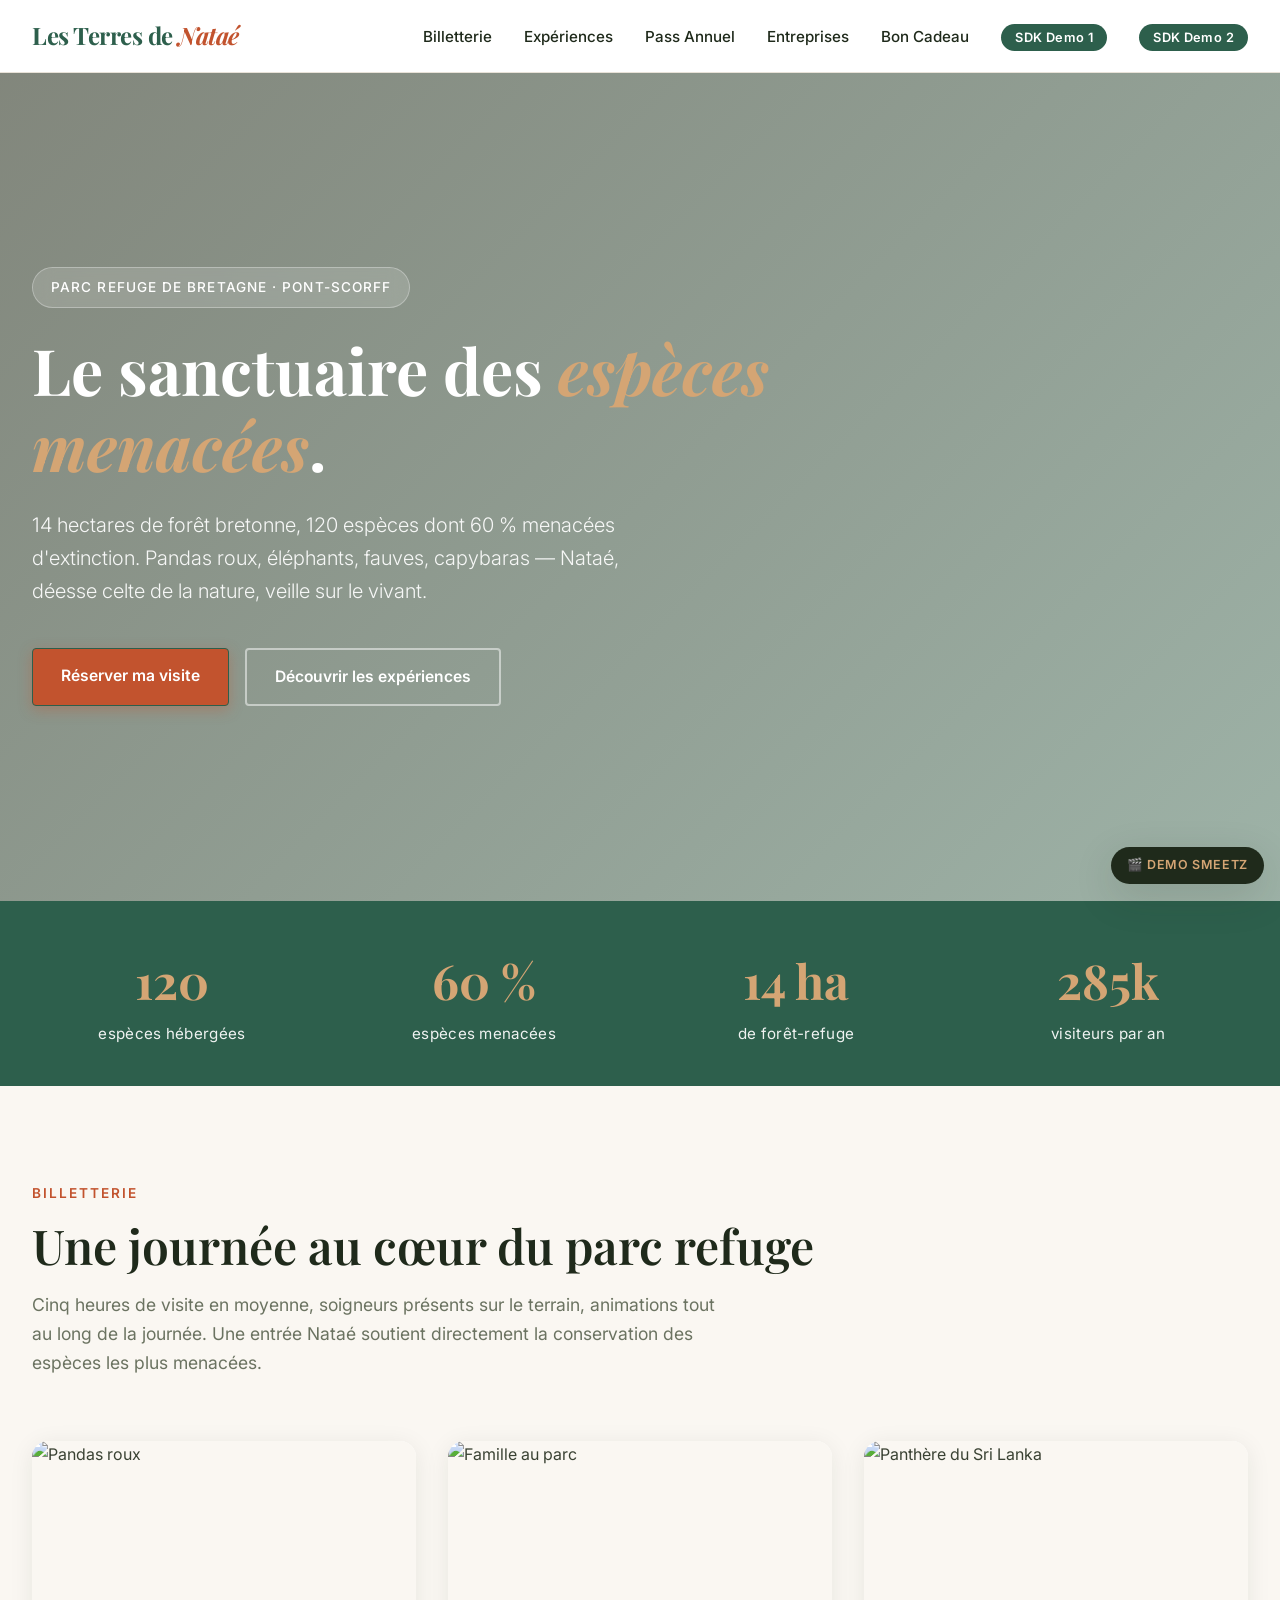
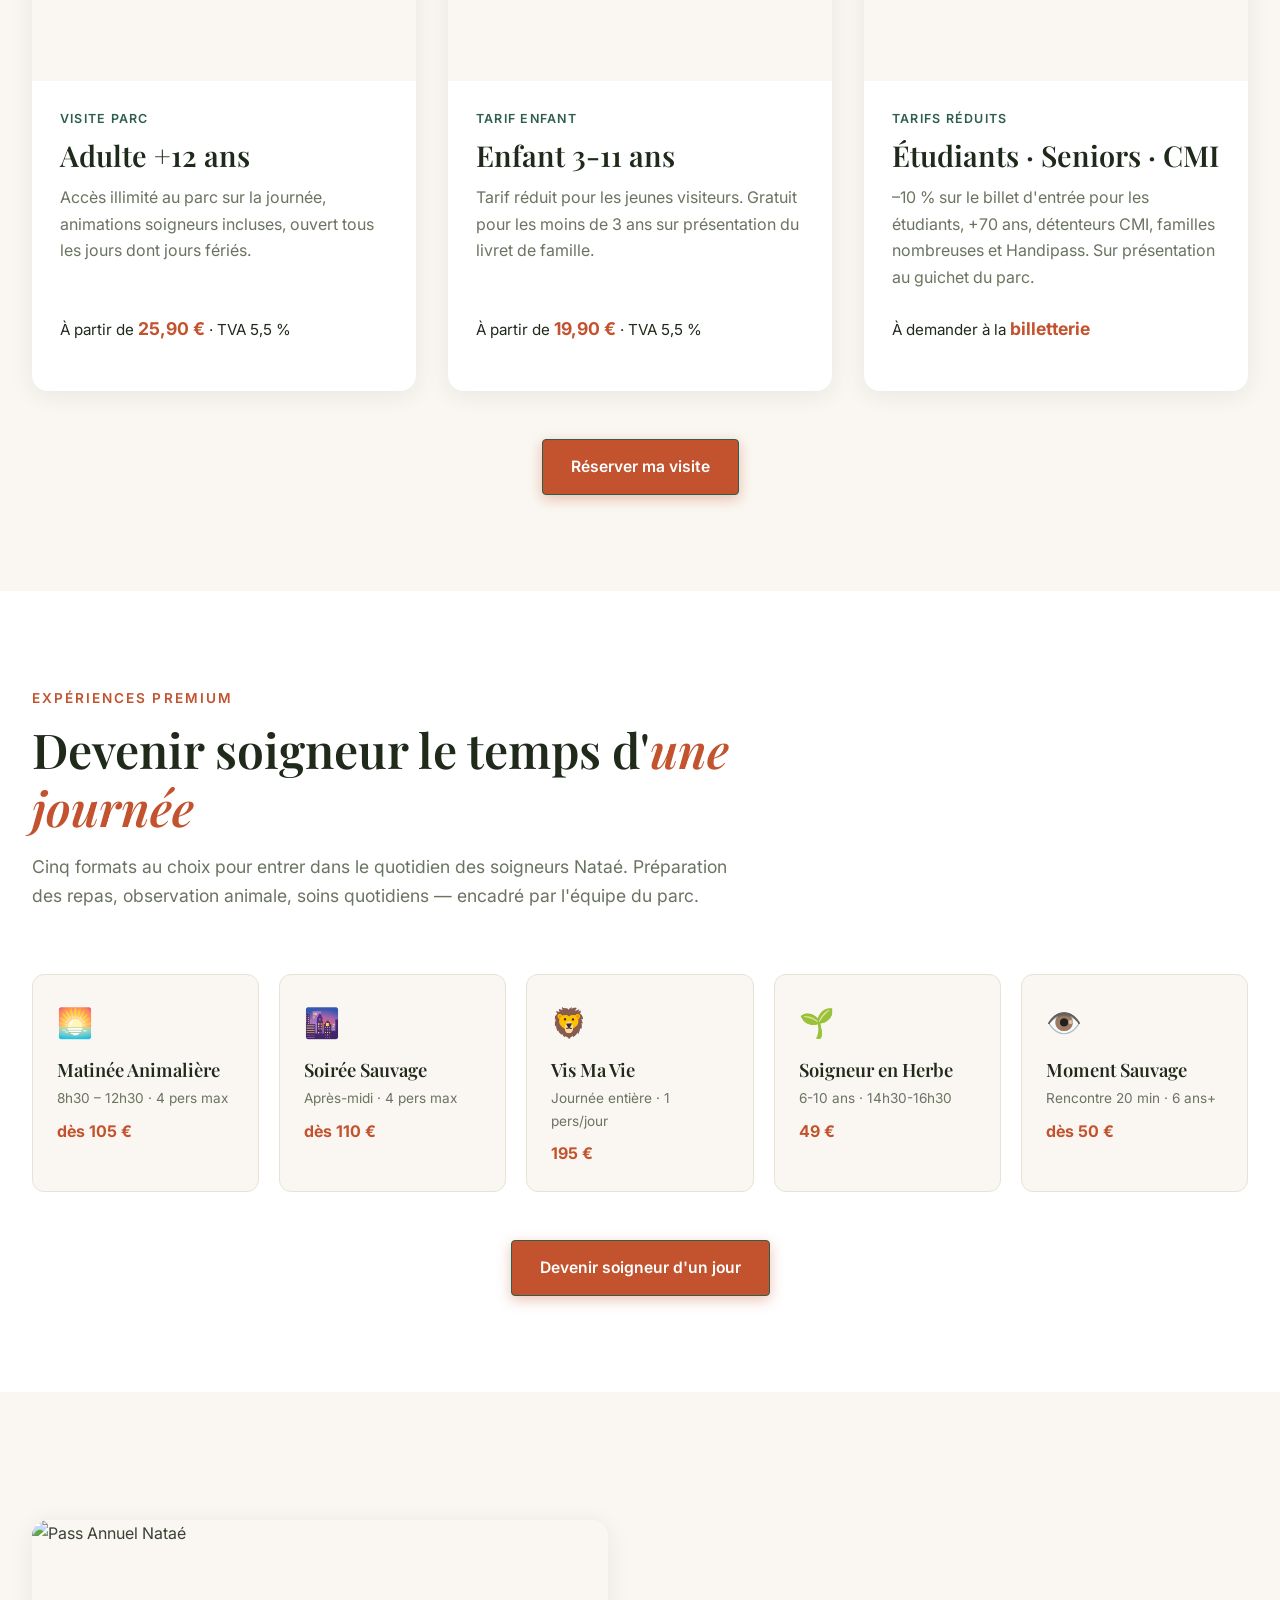
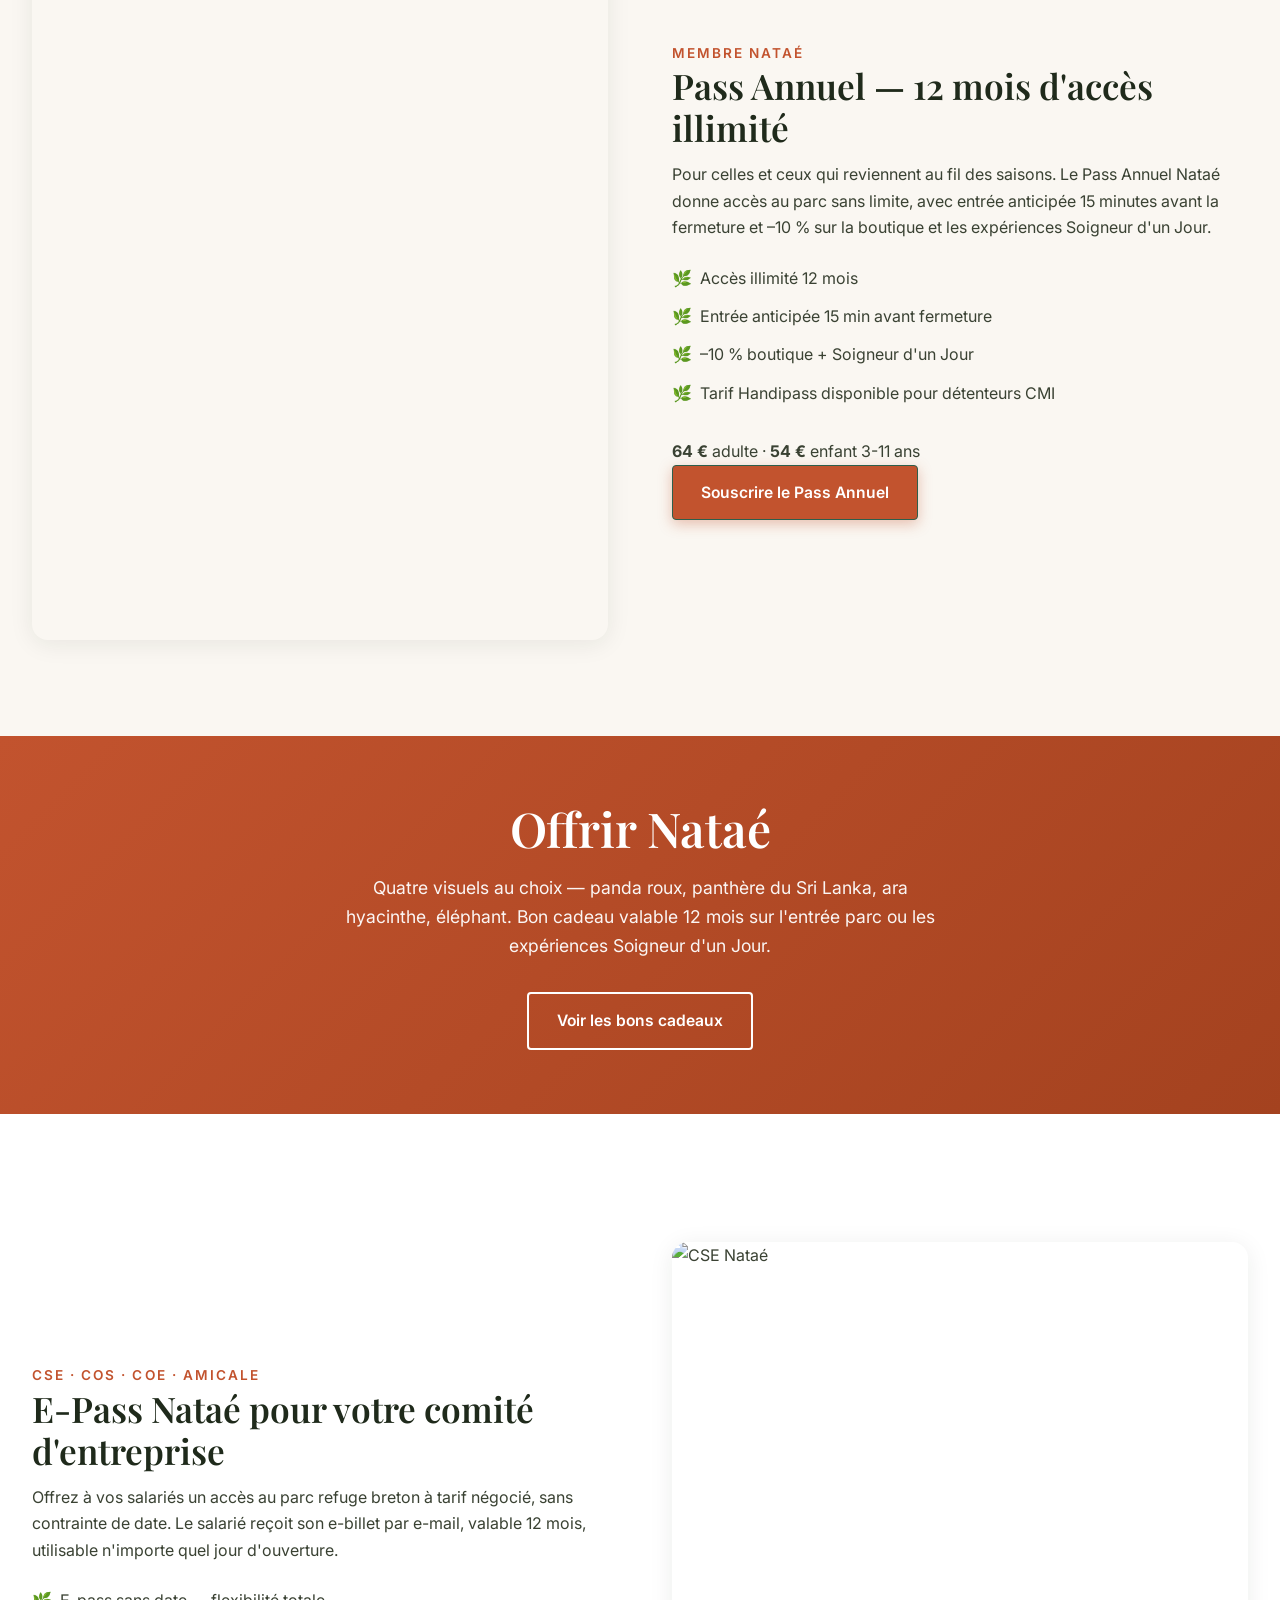
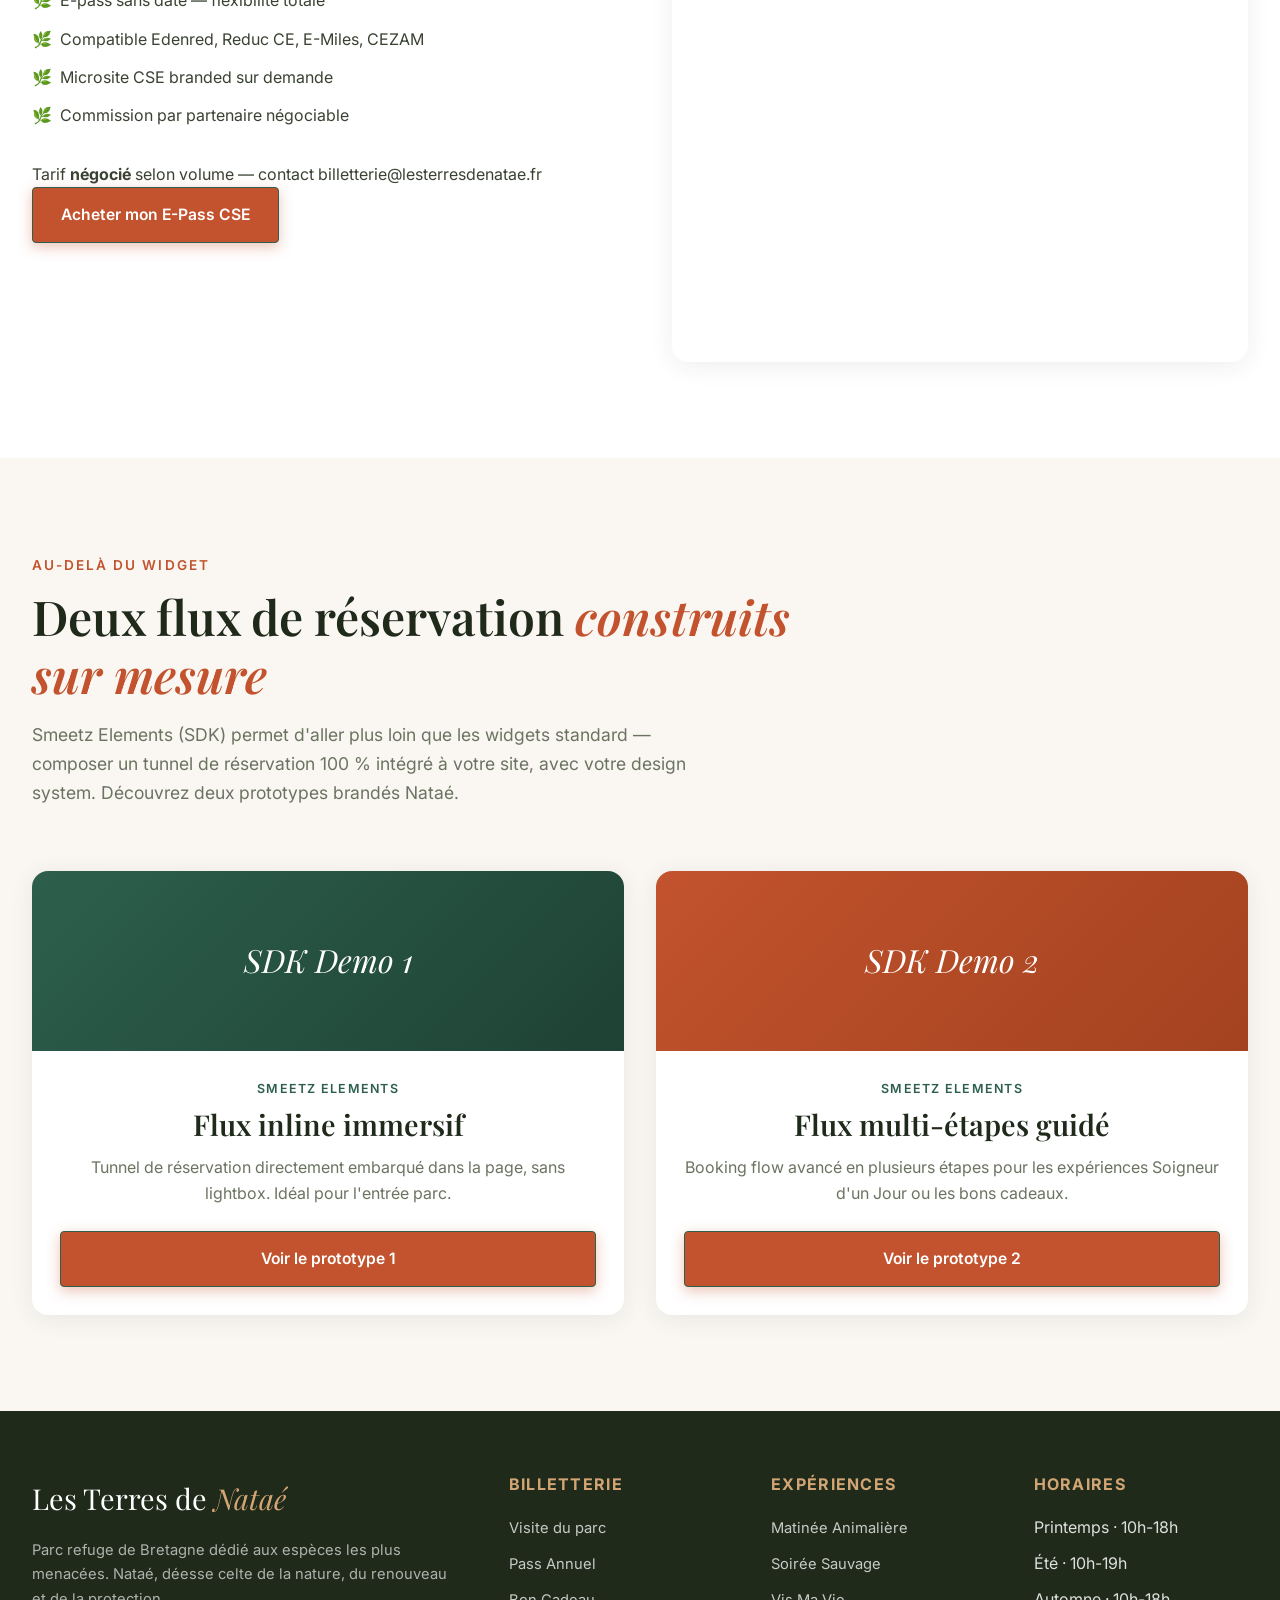
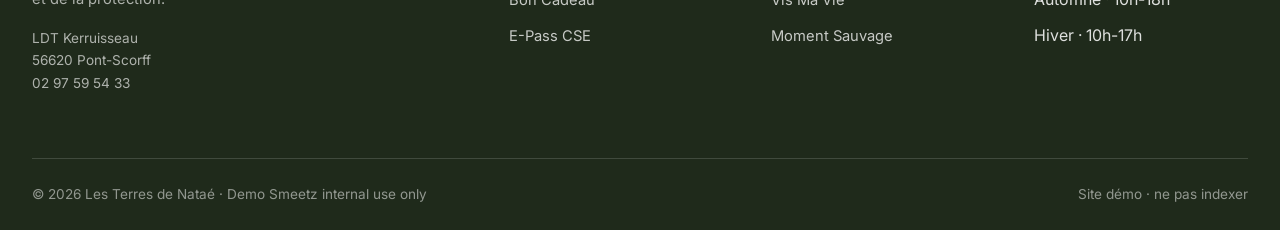
==== index.html @ 93b5a12e "Initial demo site for Les Terres de Nataé" ====
<!DOCTYPE html>
<html lang="fr">
<head>
<meta charset="UTF-8">
<meta name="viewport" content="width=device-width, initial-scale=1.0">
<meta name="robots" content="noindex, nofollow">
<meta name="description" content="Demo site — internal use only — Les Terres de Nataé">
<title>Les Terres de Nataé — Parc Refuge de Bretagne</title>
<link rel="preconnect" href="https://fonts.googleapis.com">
<link rel="preconnect" href="https://fonts.gstatic.com" crossorigin>
<link href="https://fonts.googleapis.com/css2?family=Playfair+Display:ital,wght@0,400;0,600;0,700;1,400;1,600&family=Inter:wght@300;400;500;600;700&display=swap" rel="stylesheet">
<link rel="stylesheet" href="assets/style.css">

<!-- Smeetz loader -->
<script>
!function(e, t, n, i, p, r, s) {
  e[n] || ((p = e[n] = function() {
    p.p ? p.p.apply(p, arguments) : p.q.push(arguments);
  }).q = [], p.t = 1 * new Date(), p.g = "19923", (r = t.createElement("script")).async = 1,
  r.src = "https://tracker.smeetz.com/smeetz-main-widget.js", (s = t.getElementsByTagName("script")[0]).parentNode.insertBefore(r, s));
}(window, document, "_smtz");
</script>
</head>
<body>

<!-- Navigation -->
<div class="nav-wrapper">
  <nav>
    <a href="index.html" class="logo">Les Terres de <span>Nataé</span></a>
    <ul class="nav-links">
      <li><a href="#billetterie">Billetterie</a></li>
      <li><a href="#experiences">Expériences</a></li>
      <li><a href="#pass-annuel">Pass Annuel</a></li>
      <li><a href="#cse">Entreprises</a></li>
      <li><a href="bon-cadeau.html">Bon Cadeau</a></li>
      <li><a href="prototype-1.html" class="sdk-badge">SDK Demo 1</a></li>
      <li><a href="prototype-2.html" class="sdk-badge">SDK Demo 2</a></li>
    </ul>
  </nav>
</div>

<!-- Hero -->
<section class="hero">
  <div class="hero-content">
    <span class="hero-tagline">Parc refuge de Bretagne · Pont-Scorff</span>
    <h1>Le sanctuaire des <em>espèces menacées</em>.</h1>
    <p class="lead">14 hectares de forêt bretonne, 120 espèces dont 60 % menacées d'extinction. Pandas roux, éléphants, fauves, capybaras — Nataé, déesse celte de la nature, veille sur le vivant.</p>
    <div class="hero-cta-group">
      <!-- 🎟️ SMEETZ: Entrée Parc Nataé (wid 5351) -->
      <a href="#" class="btn-primary"
         onclick="event.preventDefault(); _smtz('openwidget', 1 * new Date(), {
           productId: '76037', lightbox: true, listView: false,
           gId: '19923', wId: '5351',
           codes: 'RDAMHEPF', cats: '155224',
           linkText: 'en: ,,, fr: ,,, de: ,,, it: ',
           linkUrl: 'en: ,,, fr: ,,, de: ,,, it: ',
         });">Réserver ma visite</a>
      <a href="#experiences" class="btn-ghost">Découvrir les expériences</a>
    </div>
  </div>
</section>

<!-- Stats bar -->
<section class="stats-bar">
  <div class="stats-grid">
    <div class="stat-item">
      <span class="number">120</span>
      <span class="label">espèces hébergées</span>
    </div>
    <div class="stat-item">
      <span class="number">60 %</span>
      <span class="label">espèces menacées</span>
    </div>
    <div class="stat-item">
      <span class="number">14 ha</span>
      <span class="label">de forêt-refuge</span>
    </div>
    <div class="stat-item">
      <span class="number">285k</span>
      <span class="label">visiteurs par an</span>
    </div>
  </div>
</section>

<!-- ====== Billetterie ====== -->
<section id="billetterie" class="product-section">
  <div class="section-inner">
    <div class="section-header">
      <span class="section-eyebrow">Billetterie</span>
      <h2>Une journée au cœur du parc refuge</h2>
      <p>Cinq heures de visite en moyenne, soigneurs présents sur le terrain, animations tout au long de la journée. Une entrée Nataé soutient directement la conservation des espèces les plus menacées.</p>
    </div>

    <div class="product-grid">
      <div class="product-card">
        <img class="card-image" src="https://source.unsplash.com/600x400/?red-panda,forest" alt="Pandas roux">
        <div class="card-body">
          <span class="card-tag">Visite parc</span>
          <h3>Adulte +12 ans</h3>
          <p>Accès illimité au parc sur la journée, animations soigneurs incluses, ouvert tous les jours dont jours fériés.</p>
          <div class="price-line">À partir de <strong>25,90 €</strong> · TVA 5,5 %</div>
        </div>
      </div>

      <div class="product-card">
        <img class="card-image" src="https://source.unsplash.com/600x400/?elephant,family" alt="Famille au parc">
        <div class="card-body">
          <span class="card-tag">Tarif enfant</span>
          <h3>Enfant 3-11 ans</h3>
          <p>Tarif réduit pour les jeunes visiteurs. Gratuit pour les moins de 3 ans sur présentation du livret de famille.</p>
          <div class="price-line">À partir de <strong>19,90 €</strong> · TVA 5,5 %</div>
        </div>
      </div>

      <div class="product-card">
        <img class="card-image" src="https://source.unsplash.com/600x400/?leopard,nature" alt="Panthère du Sri Lanka">
        <div class="card-body">
          <span class="card-tag">Tarifs réduits</span>
          <h3>Étudiants · Seniors · CMI</h3>
          <p>–10 % sur le billet d'entrée pour les étudiants, +70 ans, détenteurs CMI, familles nombreuses et Handipass. Sur présentation au guichet du parc.</p>
          <div class="price-line">À demander à la <strong>billetterie</strong></div>
        </div>
      </div>
    </div>

    <div style="text-align:center; margin-top: 3rem;">
      <!-- 🎟️ SMEETZ: Entrée Parc Nataé (wid 5351) -->
      <a href="#" class="btn-primary"
         onclick="event.preventDefault(); _smtz('openwidget', 1 * new Date(), {
           productId: '76037', lightbox: true, listView: false,
           gId: '19923', wId: '5351',
           codes: 'RDAMHEPF', cats: '155224',
           linkText: 'en: ,,, fr: ,,, de: ,,, it: ',
           linkUrl: 'en: ,,, fr: ,,, de: ,,, it: ',
         });">Réserver ma visite</a>
    </div>
  </div>
</section>

<!-- ====== Soigneur d'un Jour ====== -->
<section id="experiences" class="product-section alt-bg">
  <div class="section-inner">
    <div class="section-header">
      <span class="section-eyebrow">Expériences premium</span>
      <h2>Devenir soigneur le temps d'<em style="font-family:'Playfair Display'; font-style:italic; color:var(--primary);">une journée</em></h2>
      <p>Cinq formats au choix pour entrer dans le quotidien des soigneurs Nataé. Préparation des repas, observation animale, soins quotidiens — encadré par l'équipe du parc.</p>
    </div>

    <div class="soigneur-grid">
      <div class="soigneur-format">
        <div class="icon">🌅</div>
        <h4>Matinée Animalière</h4>
        <div class="schedule">8h30 – 12h30 · 4 pers max</div>
        <div class="price">dès 105 €</div>
      </div>
      <div class="soigneur-format">
        <div class="icon">🌆</div>
        <h4>Soirée Sauvage</h4>
        <div class="schedule">Après-midi · 4 pers max</div>
        <div class="price">dès 110 €</div>
      </div>
      <div class="soigneur-format">
        <div class="icon">🦁</div>
        <h4>Vis Ma Vie</h4>
        <div class="schedule">Journée entière · 1 pers/jour</div>
        <div class="price">195 €</div>
      </div>
      <div class="soigneur-format">
        <div class="icon">🌱</div>
        <h4>Soigneur en Herbe</h4>
        <div class="schedule">6-10 ans · 14h30-16h30</div>
        <div class="price">49 €</div>
      </div>
      <div class="soigneur-format">
        <div class="icon">👁️</div>
        <h4>Moment Sauvage</h4>
        <div class="schedule">Rencontre 20 min · 6 ans+</div>
        <div class="price">dès 50 €</div>
      </div>
    </div>

    <div style="text-align:center;">
      <!-- 🎟️ SMEETZ: Soigneur d'un Jour (wid 5352) -->
      <a href="#" class="btn-primary"
         onclick="event.preventDefault(); _smtz('openwidget', 1 * new Date(), {
           productId: '76038', lightbox: true, listView: false,
           gId: '19923', wId: '5352',
           codes: '3Y2ZWG6H,VLX2Z4GA,A4PE42N9,AHGLHJK4,9F8LK2HX',
           cats: '155225,155226,155227,155228,155229',
           linkText: 'en: ,,, fr: ,,, de: ,,, it: ',
           linkUrl: 'en: ,,, fr: ,,, de: ,,, it: ',
         });">Devenir soigneur d'un jour</a>
    </div>
  </div>
</section>

<!-- ====== Pass Annuel ====== -->
<section id="pass-annuel" class="product-section">
  <div class="section-inner">
    <div class="featured-product">
      <img src="https://source.unsplash.com/800x1000/?family,zoo,nature" alt="Pass Annuel Nataé">
      <div class="featured-content">
        <span class="section-eyebrow">Membre Nataé</span>
        <h3>Pass Annuel — 12 mois d'accès illimité</h3>
        <p>Pour celles et ceux qui reviennent au fil des saisons. Le Pass Annuel Nataé donne accès au parc sans limite, avec entrée anticipée 15 minutes avant la fermeture et –10 % sur la boutique et les expériences Soigneur d'un Jour.</p>
        <ul class="bullet-list">
          <li>Accès illimité 12 mois</li>
          <li>Entrée anticipée 15 min avant fermeture</li>
          <li>–10 % boutique + Soigneur d'un Jour</li>
          <li>Tarif Handipass disponible pour détenteurs CMI</li>
        </ul>
        <div class="price-line"><strong>64 €</strong> adulte · <strong>54 €</strong> enfant 3-11 ans</div>
        <!-- 🎟️ SMEETZ: Pass Annuel Nataé (wid 5353) -->
        <a href="#" class="btn-primary"
           onclick="event.preventDefault(); _smtz('openwidget', 1 * new Date(), {
             productId: '76039', lightbox: true, listView: false,
             gId: '19923', wId: '5353',
             codes: 'YA49JAEK', cats: '155261',
             linkText: 'en: ,,, fr: ,,, de: ,,, it: ',
             linkUrl: 'en: ,,, fr: ,,, de: ,,, it: ',
           });">Souscrire le Pass Annuel</a>
      </div>
    </div>
  </div>
</section>

<!-- ====== Bon Cadeau teaser ====== -->
<section class="cta-band">
  <h2>Offrir Nataé</h2>
  <p>Quatre visuels au choix — panda roux, panthère du Sri Lanka, ara hyacinthe, éléphant. Bon cadeau valable 12 mois sur l'entrée parc ou les expériences Soigneur d'un Jour.</p>
  <a href="bon-cadeau.html" class="btn-ghost" style="border-color:white;color:white;">Voir les bons cadeaux</a>
</section>

<!-- ====== CSE / Entreprises ====== -->
<section id="cse" class="product-section alt-bg">
  <div class="section-inner">
    <div class="featured-product reverse">
      <img src="https://source.unsplash.com/800x1000/?team,corporate,nature" alt="CSE Nataé">
      <div class="featured-content">
        <span class="section-eyebrow">CSE · COS · COE · Amicale</span>
        <h3>E-Pass Nataé pour votre comité d'entreprise</h3>
        <p>Offrez à vos salariés un accès au parc refuge breton à tarif négocié, sans contrainte de date. Le salarié reçoit son e-billet par e-mail, valable 12 mois, utilisable n'importe quel jour d'ouverture.</p>
        <ul class="bullet-list">
          <li>E-pass sans date — flexibilité totale</li>
          <li>Compatible Edenred, Reduc CE, E-Miles, CEZAM</li>
          <li>Microsite CSE branded sur demande</li>
          <li>Commission par partenaire négociable</li>
        </ul>
        <div class="price-line">Tarif <strong>négocié</strong> selon volume — contact billetterie@lesterresdenatae.fr</div>
        <!-- 🎟️ SMEETZ: CSE Nataé (wid 5354) -->
        <a href="#" class="btn-primary"
           onclick="event.preventDefault(); _smtz('openwidget', 1 * new Date(), {
             productId: '76040', lightbox: true, listView: false,
             gId: '19923', wId: '5354',
             codes: 'FSJ4AHY6,2HJ75AAE', cats: '155262,155263',
             linkText: 'en: ,,, fr: ,,, de: ,,, it: ',
             linkUrl: 'en: ,,, fr: ,,, de: ,,, it: ',
           });">Acheter mon E-Pass CSE</a>
      </div>
    </div>
  </div>
</section>

<!-- ====== SDK Prototypes teaser ====== -->
<section class="product-section">
  <div class="section-inner">
    <div class="section-header">
      <span class="section-eyebrow">Au-delà du widget</span>
      <h2>Deux flux de réservation <em style="font-family:'Playfair Display'; font-style:italic; color:var(--primary);">construits sur mesure</em></h2>
      <p>Smeetz Elements (SDK) permet d'aller plus loin que les widgets standard — composer un tunnel de réservation 100 % intégré à votre site, avec votre design system. Découvrez deux prototypes brandés Nataé.</p>
    </div>

    <div class="product-grid">
      <div class="product-card" style="text-align:center;">
        <div style="height:180px; background: linear-gradient(135deg, var(--secondary), var(--secondary-dark)); display:flex; align-items:center; justify-content:center; color:white; font-family:'Playfair Display'; font-size:2rem; font-style:italic;">SDK Demo 1</div>
        <div class="card-body">
          <span class="card-tag">Smeetz Elements</span>
          <h3>Flux inline immersif</h3>
          <p>Tunnel de réservation directement embarqué dans la page, sans lightbox. Idéal pour l'entrée parc.</p>
          <a href="prototype-1.html" class="btn-primary btn-block">Voir le prototype 1</a>
        </div>
      </div>
      <div class="product-card" style="text-align:center;">
        <div style="height:180px; background: linear-gradient(135deg, var(--primary), var(--primary-dark)); display:flex; align-items:center; justify-content:center; color:white; font-family:'Playfair Display'; font-size:2rem; font-style:italic;">SDK Demo 2</div>
        <div class="card-body">
          <span class="card-tag">Smeetz Elements</span>
          <h3>Flux multi-étapes guidé</h3>
          <p>Booking flow avancé en plusieurs étapes pour les expériences Soigneur d'un Jour ou les bons cadeaux.</p>
          <a href="prototype-2.html" class="btn-primary btn-block">Voir le prototype 2</a>
        </div>
      </div>
    </div>
  </div>
</section>

<!-- ====== Footer ====== -->
<footer>
  <div class="footer-grid">
    <div class="footer-col">
      <div class="footer-brand">Les Terres de <em>Nataé</em></div>
      <p style="opacity:0.75; font-size:0.92rem;">Parc refuge de Bretagne dédié aux espèces les plus menacées. Nataé, déesse celte de la nature, du renouveau et de la protection.</p>
      <p style="opacity:0.75; font-size:0.85rem; margin-top:1rem;">LDT Kerruisseau<br>56620 Pont-Scorff<br>02 97 59 54 33</p>
    </div>
    <div class="footer-col">
      <h4>Billetterie</h4>
      <ul>
        <li><a href="#billetterie">Visite du parc</a></li>
        <li><a href="#pass-annuel">Pass Annuel</a></li>
        <li><a href="bon-cadeau.html">Bon Cadeau</a></li>
        <li><a href="#cse">E-Pass CSE</a></li>
      </ul>
    </div>
    <div class="footer-col">
      <h4>Expériences</h4>
      <ul>
        <li><a href="#experiences">Matinée Animalière</a></li>
        <li><a href="#experiences">Soirée Sauvage</a></li>
        <li><a href="#experiences">Vis Ma Vie</a></li>
        <li><a href="#experiences">Moment Sauvage</a></li>
      </ul>
    </div>
    <div class="footer-col">
      <h4>Horaires</h4>
      <ul>
        <li>Printemps · 10h-18h</li>
        <li>Été · 10h-19h</li>
        <li>Automne · 10h-18h</li>
        <li>Hiver · 10h-17h</li>
      </ul>
    </div>
  </div>
  <div class="footer-bottom">
    <span>© 2026 Les Terres de Nataé · Demo Smeetz internal use only</span>
    <span>Site démo · ne pas indexer</span>
  </div>
</footer>

<div class="demo-banner">🎬 DEMO SMEETZ</div>

</body>
</html>
---- assets/style.css ----
/* ===================================
   Les Terres de Nataé — Demo Site
   Parc Refuge de Bretagne
   Brand colors: terracotta + vert forêt
   =================================== */

:root {
  --primary: #C2532E;          /* Terracotta cuivré */
  --primary-dark: #A4421F;
  --secondary: #2D5F4C;        /* Vert forêt */
  --secondary-dark: #1E4234;
  --accent: #D4A574;           /* Cuivre doux */
  --bg-cream: #FAF7F2;         /* Crème chaude */
  --bg-white: #FFFFFF;
  --text-dark: #1F2A1B;        /* Vert très foncé */
  --text-body: #3A4233;
  --text-muted: #6B7361;
  --border-light: #E8E2D8;
  --shadow-soft: 0 4px 24px rgba(31, 42, 27, 0.08);
  --shadow-hover: 0 12px 40px rgba(31, 42, 27, 0.15);
  --radius-card: 16px;
  --radius-btn: 4px;
}

* {
  margin: 0;
  padding: 0;
  box-sizing: border-box;
}

html { scroll-behavior: smooth; }

body {
  font-family: 'Inter', -apple-system, BlinkMacSystemFont, sans-serif;
  font-weight: 400;
  line-height: 1.65;
  color: var(--text-body);
  background: var(--bg-cream);
  overflow-x: hidden;
}

h1, h2, h3, h4 {
  font-family: 'Playfair Display', Georgia, serif;
  font-weight: 600;
  color: var(--text-dark);
  line-height: 1.2;
}

h1 { font-size: clamp(2.5rem, 5vw, 4.5rem); }
h2 { font-size: clamp(2rem, 4vw, 3rem); margin-bottom: 1rem; }
h3 { font-size: clamp(1.4rem, 2.5vw, 1.8rem); margin-bottom: 0.75rem; }

p { margin-bottom: 1rem; }

a { color: var(--primary); text-decoration: none; transition: color 0.2s; }
a:hover { color: var(--primary-dark); }

img { max-width: 100%; height: auto; display: block; }

/* ============== Navigation ============== */
.nav-wrapper {
  position: sticky;
  top: 0;
  z-index: 100;
  background: rgba(255, 255, 255, 0.97);
  backdrop-filter: blur(12px);
  border-bottom: 1px solid var(--border-light);
}

nav {
  max-width: 1280px;
  margin: 0 auto;
  display: flex;
  align-items: center;
  justify-content: space-between;
  padding: 1rem 2rem;
}

.logo {
  font-family: 'Playfair Display', serif;
  font-size: 1.5rem;
  font-weight: 700;
  color: var(--secondary);
  letter-spacing: -0.02em;
}

.logo span {
  color: var(--primary);
  font-style: italic;
}

.nav-links {
  display: flex;
  list-style: none;
  gap: 2rem;
  align-items: center;
}

.nav-links a {
  color: var(--text-dark);
  font-weight: 500;
  font-size: 0.95rem;
  transition: color 0.2s;
}

.nav-links a:hover { color: var(--primary); }

.nav-links .sdk-badge {
  background: var(--secondary);
  color: white;
  padding: 6px 14px;
  border-radius: 20px;
  font-size: 0.8rem;
  font-weight: 600;
  letter-spacing: 0.03em;
}

.nav-links .sdk-badge:hover { background: var(--secondary-dark); color: white; }

/* ============== Hero ============== */
.hero {
  position: relative;
  min-height: 92vh;
  display: flex;
  align-items: center;
  background-image:
    linear-gradient(135deg, rgba(31, 42, 27, 0.55), rgba(45, 95, 76, 0.45)),
    url('https://source.unsplash.com/1920x1080/?forest,green,nature');
  background-size: cover;
  background-position: center;
  color: white;
  padding: 0 2rem;
}

.hero-content {
  max-width: 1280px;
  margin: 0 auto;
  width: 100%;
}

.hero-tagline {
  display: inline-block;
  background: rgba(255, 255, 255, 0.15);
  backdrop-filter: blur(10px);
  border: 1px solid rgba(255, 255, 255, 0.3);
  padding: 8px 18px;
  border-radius: 30px;
  font-size: 0.85rem;
  font-weight: 500;
  letter-spacing: 0.08em;
  text-transform: uppercase;
  margin-bottom: 1.5rem;
}

.hero h1 {
  color: white;
  margin-bottom: 1.5rem;
  max-width: 900px;
  font-weight: 700;
}

.hero h1 em {
  color: var(--accent);
  font-style: italic;
}

.hero p.lead {
  font-size: 1.25rem;
  font-weight: 300;
  max-width: 600px;
  margin-bottom: 2.5rem;
  color: rgba(255, 255, 255, 0.92);
}

.hero-cta-group {
  display: flex;
  gap: 1rem;
  flex-wrap: wrap;
}

/* ============== Stats bar ============== */
.stats-bar {
  background: var(--secondary);
  color: white;
  padding: 2.5rem 2rem;
}

.stats-grid {
  max-width: 1280px;
  margin: 0 auto;
  display: grid;
  grid-template-columns: repeat(auto-fit, minmax(180px, 1fr));
  gap: 2rem;
  text-align: center;
}

.stat-item .number {
  font-family: 'Playfair Display', serif;
  font-size: clamp(2rem, 4vw, 3rem);
  font-weight: 700;
  color: var(--accent);
  display: block;
}

.stat-item .label {
  font-size: 0.95rem;
  font-weight: 400;
  opacity: 0.92;
  letter-spacing: 0.02em;
}

/* ============== Sections ============== */
section.product-section {
  padding: 6rem 2rem;
  position: relative;
}

section.product-section.alt-bg {
  background: var(--bg-white);
}

.section-inner {
  max-width: 1280px;
  margin: 0 auto;
}

.section-header {
  display: flex;
  flex-direction: column;
  align-items: flex-start;
  margin-bottom: 3rem;
}

.section-eyebrow {
  font-size: 0.85rem;
  font-weight: 600;
  letter-spacing: 0.15em;
  text-transform: uppercase;
  color: var(--primary);
  margin-bottom: 0.75rem;
}

.section-header h2 {
  margin-bottom: 1rem;
  max-width: 800px;
}

.section-header p {
  font-size: 1.1rem;
  color: var(--text-muted);
  max-width: 700px;
}

/* ============== Product cards ============== */
.product-grid {
  display: grid;
  grid-template-columns: repeat(auto-fit, minmax(320px, 1fr));
  gap: 2rem;
  align-items: stretch;
}

.product-card {
  background: white;
  border-radius: var(--radius-card);
  overflow: hidden;
  box-shadow: var(--shadow-soft);
  transition: transform 0.3s ease, box-shadow 0.3s ease;
  display: flex;
  flex-direction: column;
}

.product-card:hover {
  transform: translateY(-6px);
  box-shadow: var(--shadow-hover);
}

.product-card .card-image {
  width: 100%;
  aspect-ratio: 16 / 10;
  object-fit: cover;
  background: var(--bg-cream);
}

.product-card .card-body {
  padding: 1.75rem;
  display: flex;
  flex-direction: column;
  flex: 1;
}

.product-card .card-tag {
  font-size: 0.78rem;
  font-weight: 600;
  letter-spacing: 0.1em;
  text-transform: uppercase;
  color: var(--secondary);
  margin-bottom: 0.5rem;
}

.product-card h3 {
  margin-bottom: 0.75rem;
}

.product-card p {
  color: var(--text-muted);
  flex: 1;
  margin-bottom: 1.5rem;
}

.product-card .price-line {
  font-size: 0.95rem;
  color: var(--text-dark);
  margin-bottom: 1.25rem;
}

.product-card .price-line strong {
  color: var(--primary);
  font-weight: 700;
  font-size: 1.1rem;
}

/* ============== Featured / standalone product blocks ============== */
.featured-product {
  display: grid;
  grid-template-columns: 1fr 1fr;
  gap: 4rem;
  align-items: center;
  margin-top: 2rem;
}

.featured-product.reverse {
  direction: rtl;
}

.featured-product.reverse > * {
  direction: ltr;
}

.featured-product img {
  border-radius: var(--radius-card);
  width: 100%;
  aspect-ratio: 4 / 5;
  object-fit: cover;
  box-shadow: var(--shadow-soft);
}

.featured-content h3 {
  font-size: clamp(1.6rem, 3vw, 2.2rem);
}

.featured-content .bullet-list {
  list-style: none;
  margin: 1.5rem 0 2rem;
}

.featured-content .bullet-list li {
  padding-left: 1.75rem;
  position: relative;
  margin-bottom: 0.75rem;
  color: var(--text-body);
}

.featured-content .bullet-list li::before {
  content: '🌿';
  position: absolute;
  left: 0;
  top: 0;
}

@media (max-width: 900px) {
  .featured-product { grid-template-columns: 1fr; gap: 2rem; }
  .featured-product.reverse { direction: ltr; }
}

/* ============== Soigneur formats (5 formats grid) ============== */
.soigneur-grid {
  display: grid;
  grid-template-columns: repeat(auto-fit, minmax(220px, 1fr));
  gap: 1.25rem;
  margin-bottom: 3rem;
}

.soigneur-format {
  padding: 1.5rem;
  background: var(--bg-cream);
  border-radius: 12px;
  border: 1px solid var(--border-light);
  transition: all 0.2s;
}

.soigneur-format:hover {
  border-color: var(--primary);
  background: white;
  transform: translateY(-2px);
}

.soigneur-format .icon {
  font-size: 1.8rem;
  margin-bottom: 0.75rem;
}

.soigneur-format h4 {
  font-family: 'Playfair Display', serif;
  font-size: 1.15rem;
  color: var(--text-dark);
  margin-bottom: 0.4rem;
}

.soigneur-format .schedule {
  font-size: 0.85rem;
  color: var(--text-muted);
  margin-bottom: 0.5rem;
}

.soigneur-format .price {
  color: var(--primary);
  font-weight: 700;
  font-size: 1rem;
}

/* ============== Bon Cadeau visual cards (4 designs) ============== */
.giftcard-grid {
  display: grid;
  grid-template-columns: repeat(auto-fit, minmax(260px, 1fr));
  gap: 1.75rem;
  margin: 3rem 0;
}

.giftcard {
  position: relative;
  border-radius: var(--radius-card);
  overflow: hidden;
  aspect-ratio: 3 / 2;
  box-shadow: var(--shadow-soft);
  transition: transform 0.3s ease, box-shadow 0.3s ease;
  cursor: pointer;
}

.giftcard:hover {
  transform: translateY(-4px) scale(1.02);
  box-shadow: var(--shadow-hover);
}

.giftcard img {
  width: 100%;
  height: 100%;
  object-fit: cover;
  transition: transform 0.4s ease;
}

.giftcard:hover img { transform: scale(1.05); }

/* Red diagonal "Bon Cadeau" ribbon overlay */
.giftcard::before {
  content: '';
  position: absolute;
  top: 25px;
  left: -55px;
  width: 220px;
  height: 50px;
  background: linear-gradient(135deg, #B91C1C, #DC2626);
  transform: rotate(-22deg);
  z-index: 2;
  box-shadow: 0 4px 12px rgba(0, 0, 0, 0.25);
}

.giftcard::after {
  content: 'Bon Cadeau';
  position: absolute;
  top: 32px;
  left: -25px;
  width: 220px;
  text-align: center;
  font-family: 'Playfair Display', serif;
  font-style: italic;
  font-weight: 600;
  font-size: 1.5rem;
  color: white;
  transform: rotate(-22deg);
  z-index: 3;
  text-shadow: 0 1px 3px rgba(0, 0, 0, 0.3);
  pointer-events: none;
}

.giftcard .gc-caption {
  position: absolute;
  bottom: 0;
  left: 0;
  right: 0;
  padding: 1rem 1.25rem;
  background: linear-gradient(transparent, rgba(31, 42, 27, 0.9));
  color: white;
  z-index: 4;
}

.giftcard .gc-species {
  font-family: 'Playfair Display', serif;
  font-size: 1.1rem;
  font-weight: 600;
  margin-bottom: 0.2rem;
}

.giftcard .gc-meta {
  font-size: 0.8rem;
  opacity: 0.85;
}

/* ============== Buttons ============== */
.btn-primary,
.btn-secondary,
.btn-ghost {
  display: inline-block;
  padding: 14px 28px;
  border-radius: var(--radius-btn);
  font-family: 'Inter', sans-serif;
  font-weight: 600;
  font-size: 0.98rem;
  text-decoration: none;
  cursor: pointer;
  transition: transform 0.15s ease, box-shadow 0.15s ease, background 0.15s;
  border: none;
  white-space: nowrap;
}

.btn-primary {
  background: var(--primary);
  color: white !important;
  border: 1px solid var(--secondary);
  box-shadow: 0 4px 14px rgba(194, 83, 46, 0.35);
}

.btn-primary:hover {
  background: var(--primary-dark);
  color: white !important;
  transform: translateY(-2px);
  box-shadow: 0 8px 20px rgba(194, 83, 46, 0.45);
}

.btn-secondary {
  background: var(--secondary);
  color: white !important;
}

.btn-secondary:hover {
  background: var(--secondary-dark);
  color: white !important;
  transform: translateY(-2px);
}

.btn-ghost {
  background: transparent;
  color: white !important;
  border: 2px solid rgba(255, 255, 255, 0.5);
}

.btn-ghost:hover {
  background: rgba(255, 255, 255, 0.15);
  border-color: white;
  color: white !important;
}

.btn-block {
  display: block;
  text-align: center;
  width: 100%;
}

/* ============== SDK prototype hero ============== */
.sdk-hero {
  background: linear-gradient(135deg, var(--secondary), var(--secondary-dark));
  color: white;
  padding: 5rem 2rem;
  text-align: center;
}

.sdk-hero .badge-row {
  display: inline-flex;
  gap: 0.5rem;
  margin-bottom: 1.5rem;
  align-items: center;
}

.sdk-hero .badge {
  background: var(--accent);
  color: var(--text-dark);
  padding: 5px 14px;
  border-radius: 20px;
  font-size: 0.8rem;
  font-weight: 700;
  letter-spacing: 0.05em;
  text-transform: uppercase;
}

.sdk-hero h1 {
  color: white;
  margin-bottom: 1rem;
  max-width: 900px;
  margin-inline: auto;
}

.sdk-hero p {
  font-size: 1.15rem;
  max-width: 700px;
  margin: 0 auto;
  opacity: 0.92;
}

.sdk-prototype-placeholder {
  max-width: 1100px;
  margin: -3rem auto 4rem;
  background: white;
  border-radius: var(--radius-card);
  box-shadow: var(--shadow-hover);
  padding: 4rem 3rem;
  text-align: center;
  border: 2px dashed var(--accent);
  position: relative;
}

.sdk-prototype-placeholder .icon-big {
  font-size: 4rem;
  margin-bottom: 1rem;
}

.sdk-prototype-placeholder h3 {
  margin-bottom: 1rem;
  color: var(--secondary);
}

.sdk-prototype-placeholder p {
  color: var(--text-muted);
  max-width: 600px;
  margin: 0 auto 2rem;
}

.sdk-prototype-placeholder code {
  display: block;
  background: var(--bg-cream);
  padding: 1rem;
  border-radius: 8px;
  font-family: 'Courier New', monospace;
  font-size: 0.85rem;
  color: var(--text-dark);
  text-align: left;
  margin-top: 1.5rem;
}

/* ============== CTA banners ============== */
.cta-band {
  background: linear-gradient(135deg, var(--primary), var(--primary-dark));
  color: white;
  padding: 4rem 2rem;
  text-align: center;
}

.cta-band h2 { color: white; max-width: 800px; margin: 0 auto 1rem; }

.cta-band p { max-width: 600px; margin: 0 auto 2rem; opacity: 0.95; font-size: 1.1rem; }

/* ============== Footer ============== */
footer {
  background: var(--text-dark);
  color: rgba(255, 255, 255, 0.85);
  padding: 4rem 2rem 1.5rem;
}

.footer-grid {
  max-width: 1280px;
  margin: 0 auto;
  display: grid;
  grid-template-columns: 2fr 1fr 1fr 1fr;
  gap: 3rem;
  padding-bottom: 3rem;
  border-bottom: 1px solid rgba(255, 255, 255, 0.15);
}

@media (max-width: 768px) {
  .footer-grid { grid-template-columns: 1fr 1fr; }
}

.footer-col h4 {
  color: var(--accent);
  font-size: 1rem;
  margin-bottom: 1.25rem;
  text-transform: uppercase;
  letter-spacing: 0.08em;
  font-family: 'Inter', sans-serif;
  font-weight: 700;
}

.footer-col ul {
  list-style: none;
}

.footer-col ul li {
  margin-bottom: 0.6rem;
}

.footer-col a {
  color: rgba(255, 255, 255, 0.75);
  font-size: 0.92rem;
}

.footer-col a:hover { color: white; }

.footer-brand {
  font-family: 'Playfair Display', serif;
  font-size: 1.8rem;
  color: white;
  margin-bottom: 1rem;
}

.footer-brand em { color: var(--accent); font-style: italic; }

.footer-bottom {
  max-width: 1280px;
  margin: 1.5rem auto 0;
  display: flex;
  justify-content: space-between;
  font-size: 0.85rem;
  opacity: 0.6;
}

/* ============== Demo banner (top floating) ============== */
.demo-banner {
  position: fixed;
  bottom: 1rem;
  right: 1rem;
  background: var(--text-dark);
  color: var(--accent);
  padding: 8px 16px;
  border-radius: 20px;
  font-size: 0.78rem;
  font-weight: 600;
  z-index: 1000;
  letter-spacing: 0.05em;
  box-shadow: var(--shadow-hover);
}

/* ============== Responsive ============== */
@media (max-width: 768px) {
  .nav-links { display: none; }
  nav { padding: 1rem; }
  section.product-section { padding: 4rem 1.25rem; }
  .hero { padding: 0 1.25rem; min-height: 80vh; }
}
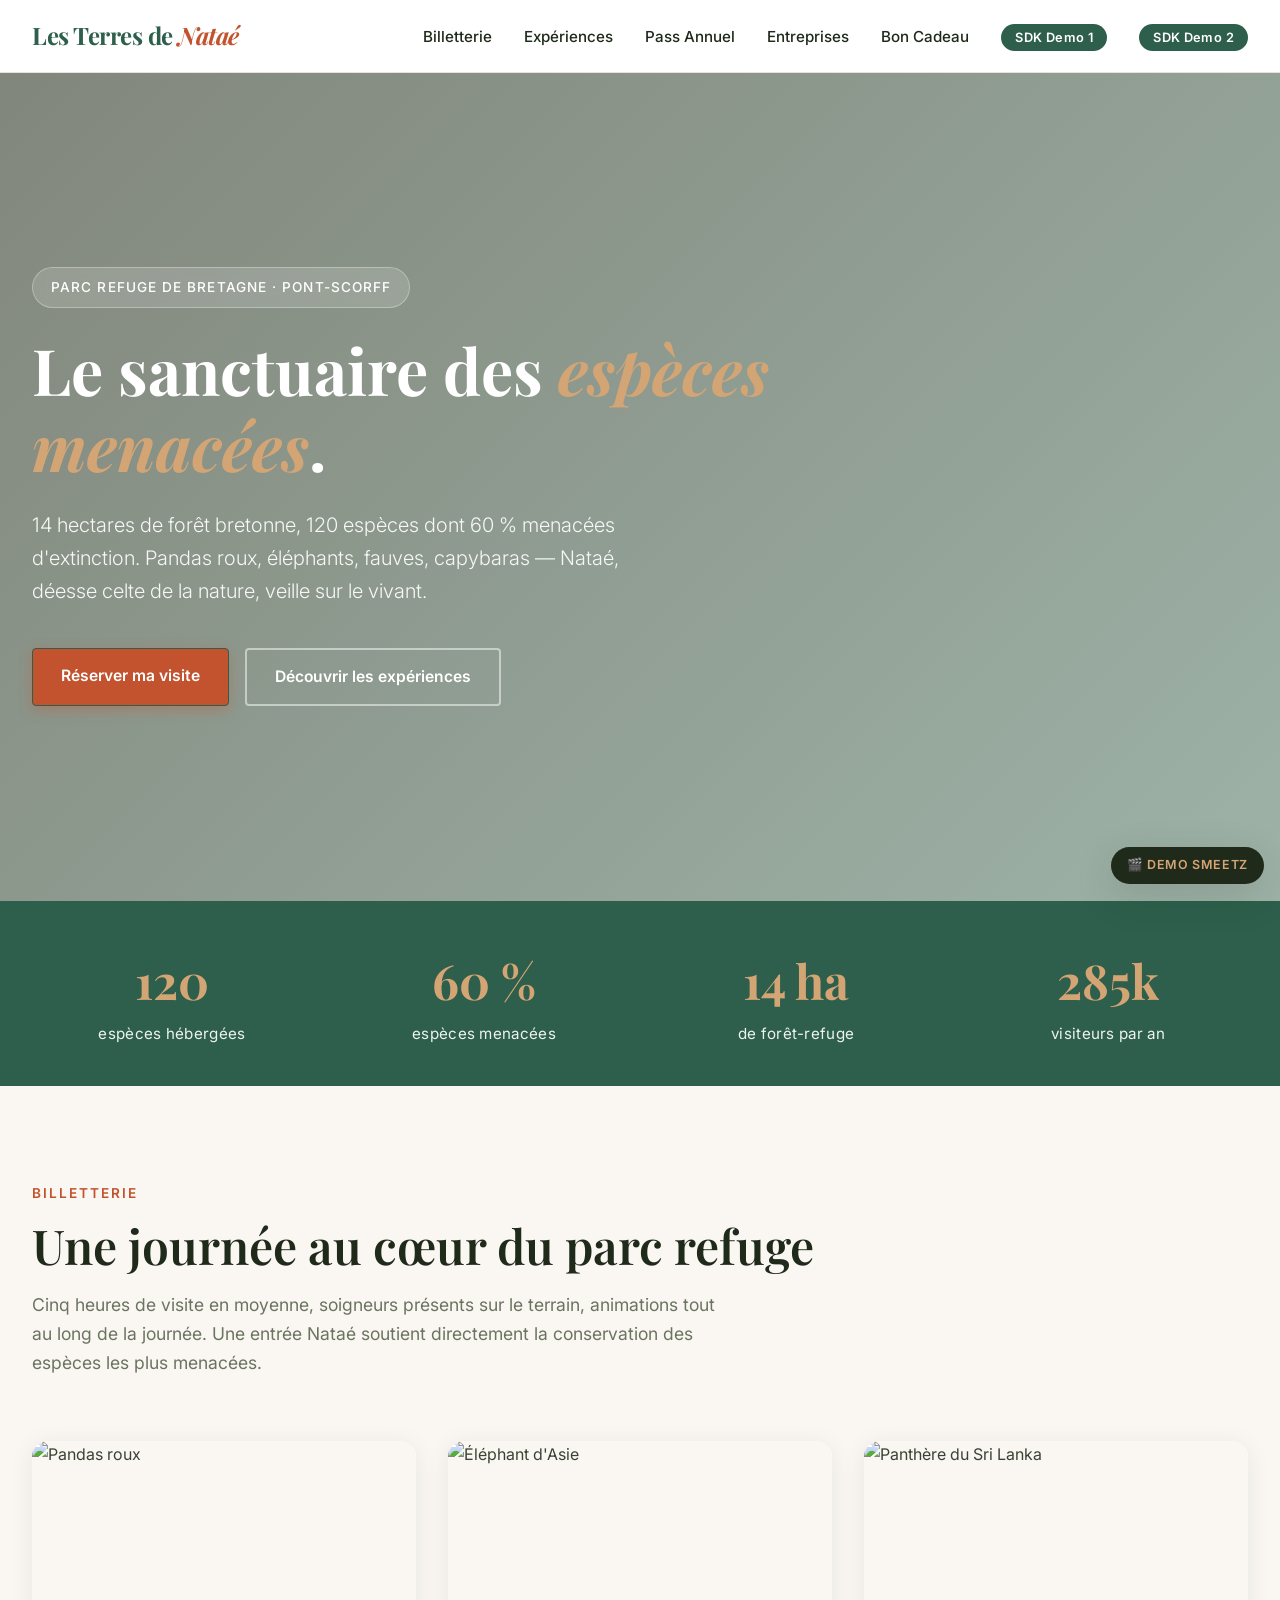
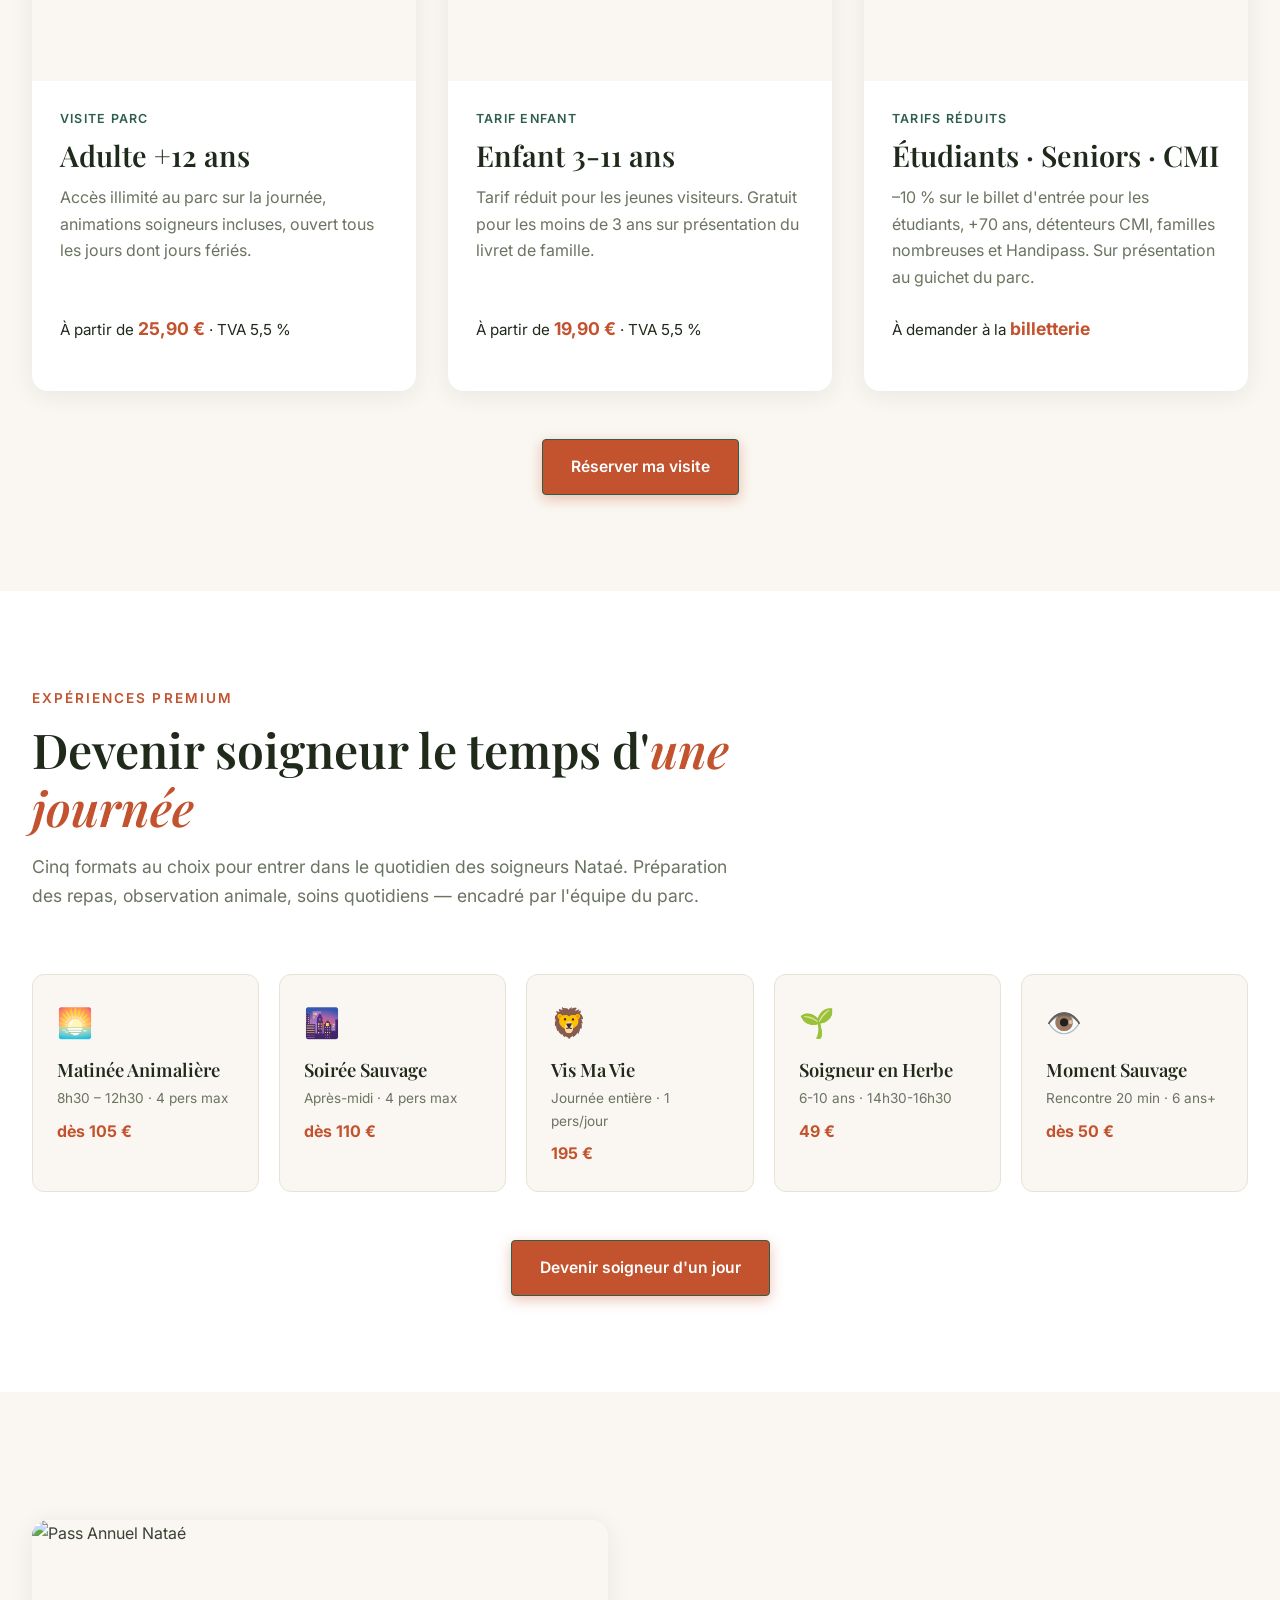
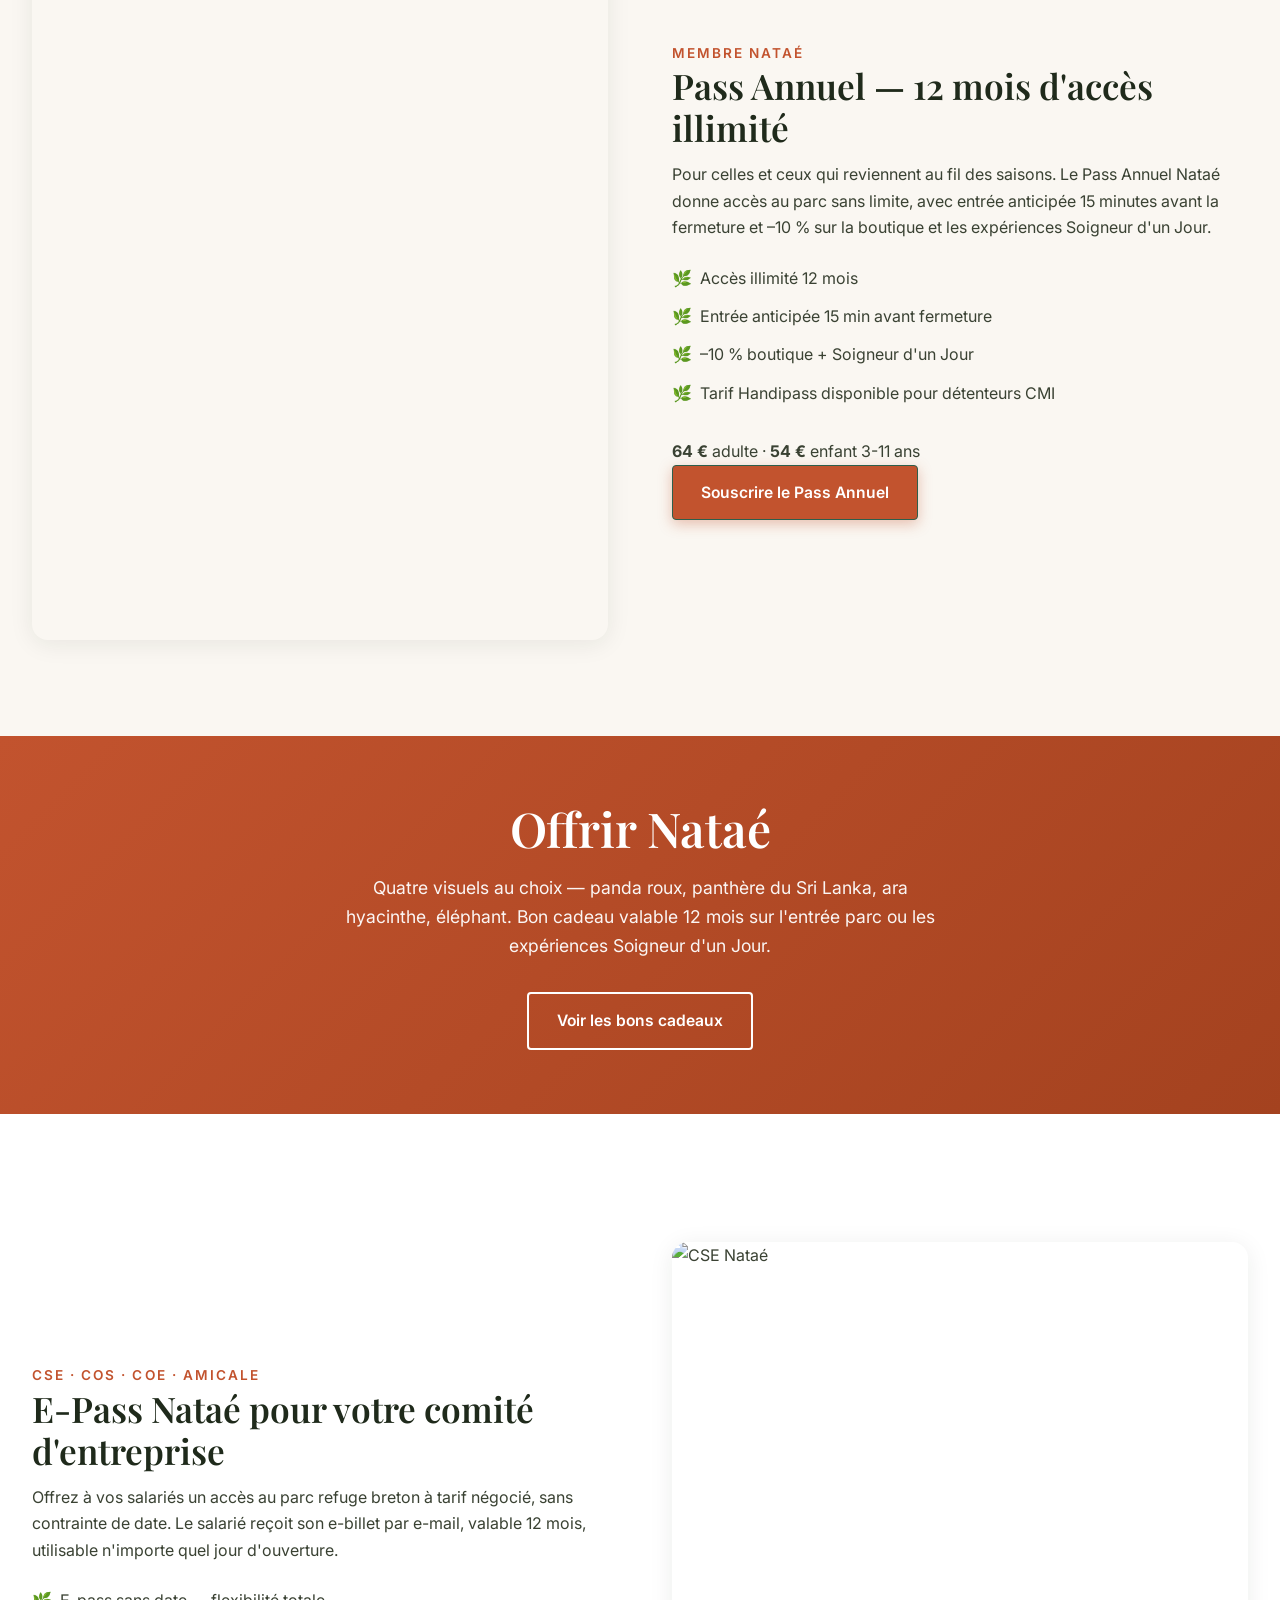
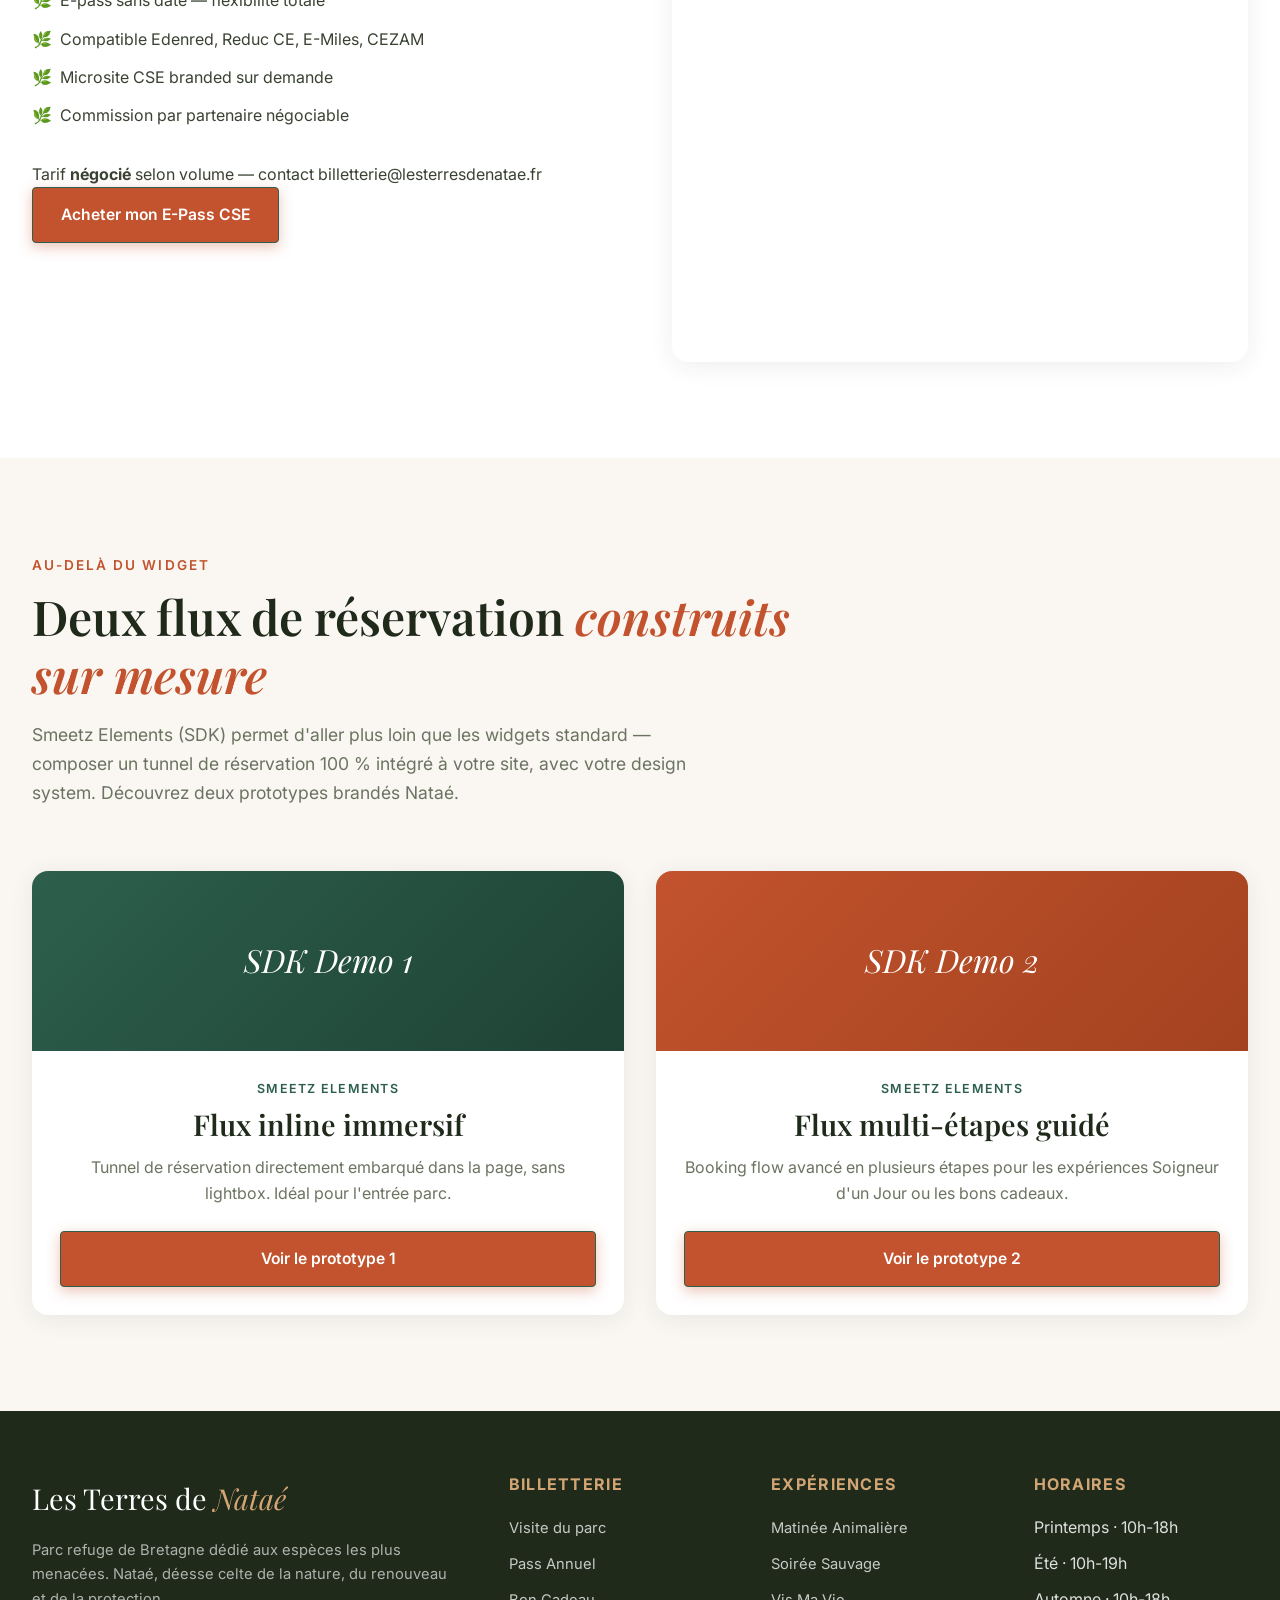
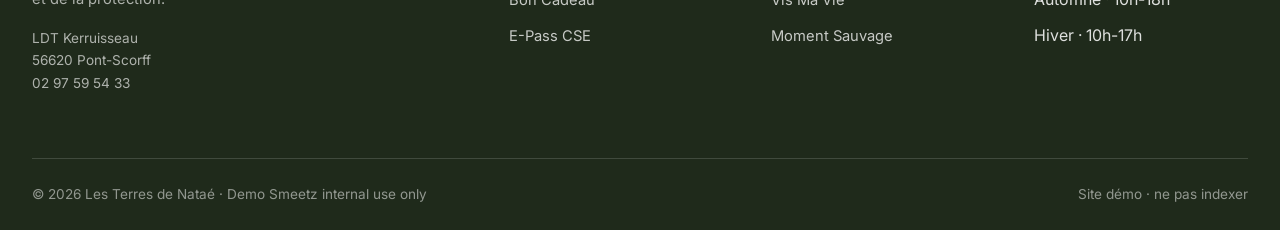
==== commit 08aba45e: "Fix broken Unsplash URLs: replace with real Nataé photos (panda roux, panthère SL, éléphant Asie, ar" ====
--- a/index.html
+++ b/index.html
@@ -93,7 +93,7 @@
 
     <div class="product-grid">
       <div class="product-card">
-        <img class="card-image" src="https://source.unsplash.com/600x400/?red-panda,forest" alt="Pandas roux">
+        <img class="card-image" src="https://www.lesterresdenatae.fr/wp-content/uploads/2022/05/Panda-roux_-Credit-photo-Phothony-1-1-scaled.jpg" alt="Pandas roux">
         <div class="card-body">
           <span class="card-tag">Visite parc</span>
           <h3>Adulte +12 ans</h3>
@@ -103,7 +103,7 @@
       </div>
 
       <div class="product-card">
-        <img class="card-image" src="https://source.unsplash.com/600x400/?elephant,family" alt="Famille au parc">
+        <img class="card-image" src="https://www.lesterresdenatae.fr/wp-content/uploads/2022/05/header-2-6.jpg" alt="Éléphant d'Asie">
         <div class="card-body">
           <span class="card-tag">Tarif enfant</span>
           <h3>Enfant 3-11 ans</h3>
@@ -113,7 +113,7 @@
       </div>
 
       <div class="product-card">
-        <img class="card-image" src="https://source.unsplash.com/600x400/?leopard,nature" alt="Panthère du Sri Lanka">
+        <img class="card-image" src="https://www.lesterresdenatae.fr/wp-content/uploads/2022/05/Panthere-du-Sri-Lanka_credit-Julien-Dujardin_2-1.jpg" alt="Panthère du Sri Lanka">
         <div class="card-body">
           <span class="card-tag">Tarifs réduits</span>
           <h3>Étudiants · Seniors · CMI</h3>
@@ -198,7 +198,7 @@
 <section id="pass-annuel" class="product-section">
   <div class="section-inner">
     <div class="featured-product">
-      <img src="https://source.unsplash.com/800x1000/?family,zoo,nature" alt="Pass Annuel Nataé">
+      <img src="https://www.lesterresdenatae.fr/wp-content/uploads/2022/05/Panda-roux_-Credit-photo-Phothony-1-1-scaled.jpg" alt="Pass Annuel Nataé">
       <div class="featured-content">
         <span class="section-eyebrow">Membre Nataé</span>
         <h3>Pass Annuel — 12 mois d'accès illimité</h3>
@@ -235,7 +235,7 @@
 <section id="cse" class="product-section alt-bg">
   <div class="section-inner">
     <div class="featured-product reverse">
-      <img src="https://source.unsplash.com/800x1000/?team,corporate,nature" alt="CSE Nataé">
+      <img src="https://www.lesterresdenatae.fr/wp-content/uploads/2022/05/Panthere-du-Sri-Lanka_credit-Julien-Dujardin_2-1.jpg" alt="CSE Nataé">
       <div class="featured-content">
         <span class="section-eyebrow">CSE · COS · COE · Amicale</span>
         <h3>E-Pass Nataé pour votre comité d'entreprise</h3>
--- a/assets/style.css
+++ b/assets/style.css
@@ -125,7 +125,7 @@
   align-items: center;
   background-image:
     linear-gradient(135deg, rgba(31, 42, 27, 0.55), rgba(45, 95, 76, 0.45)),
-    url('https://source.unsplash.com/1920x1080/?forest,green,nature');
+    url('https://www.lesterresdenatae.fr/wp-content/uploads/2022/05/Panda-roux_-Credit-photo-Phothony-1-1-scaled.jpg');
   background-size: cover;
   background-position: center;
   color: white;
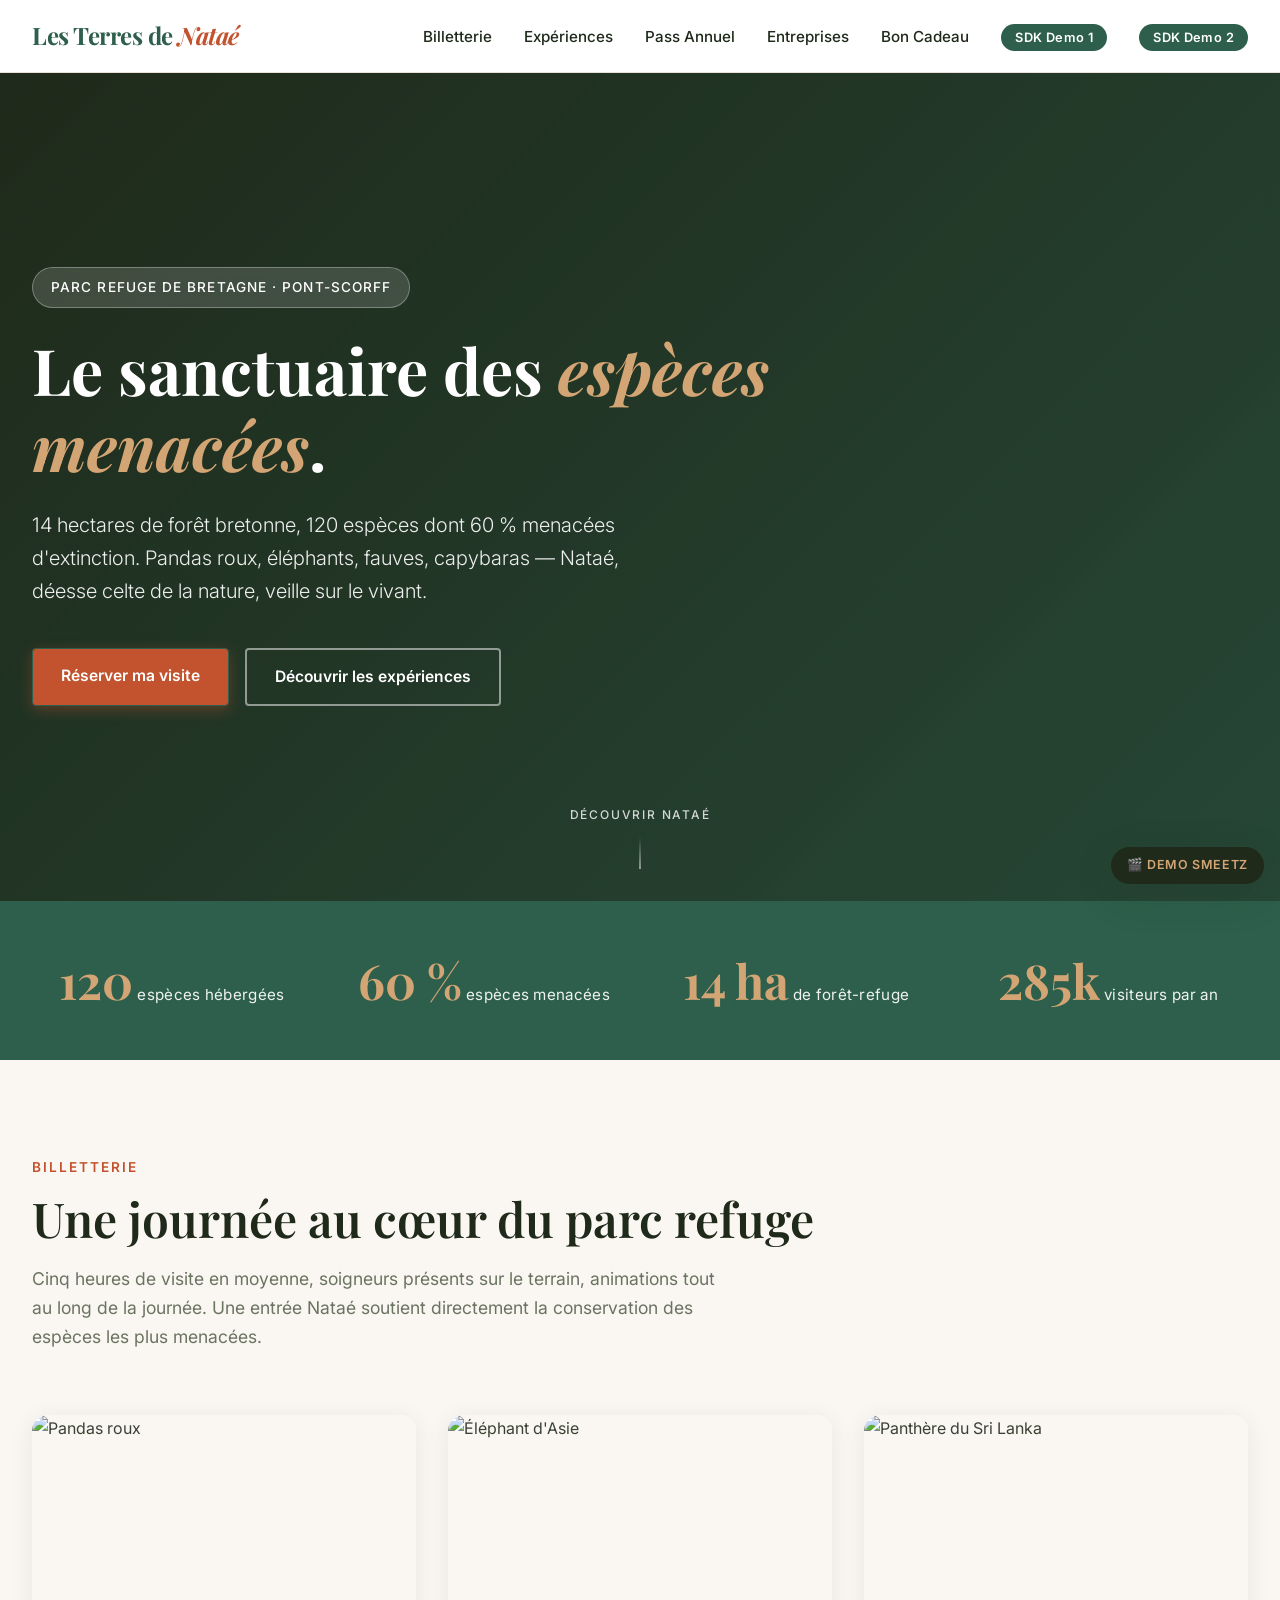
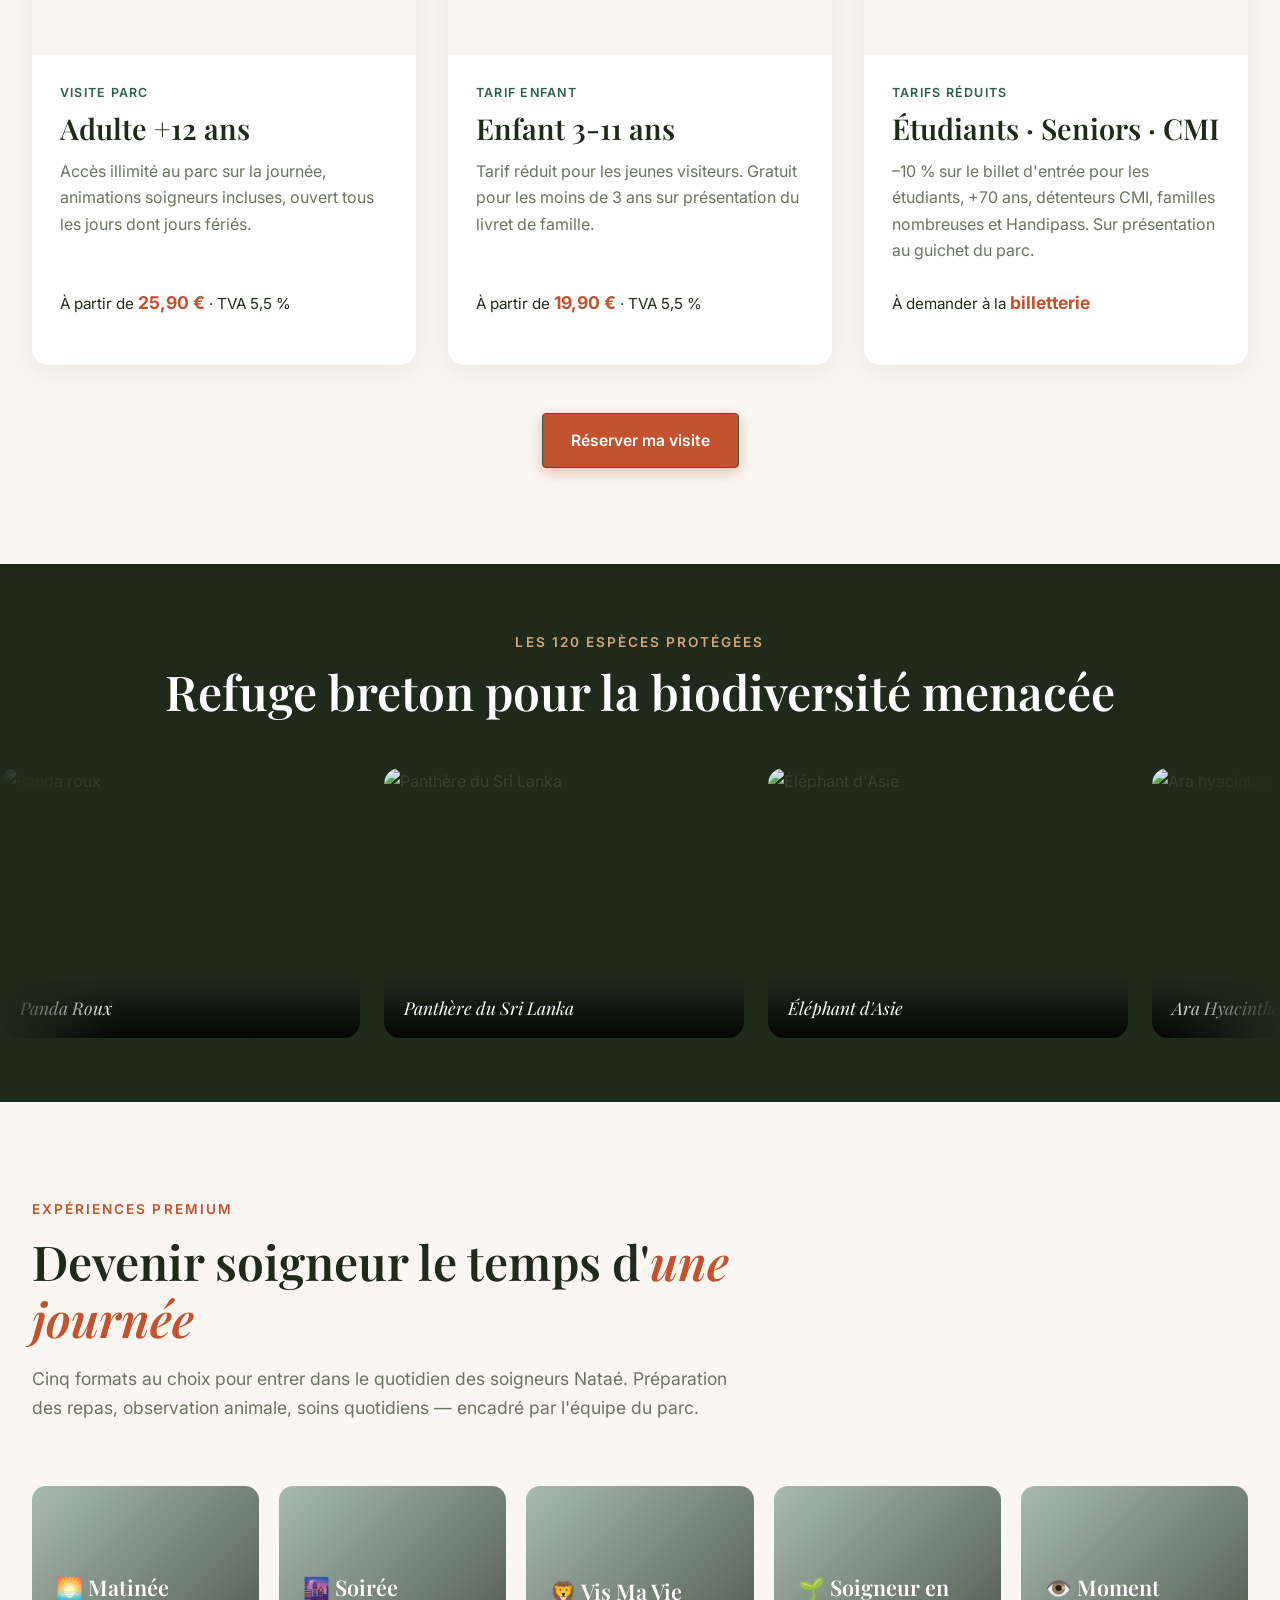
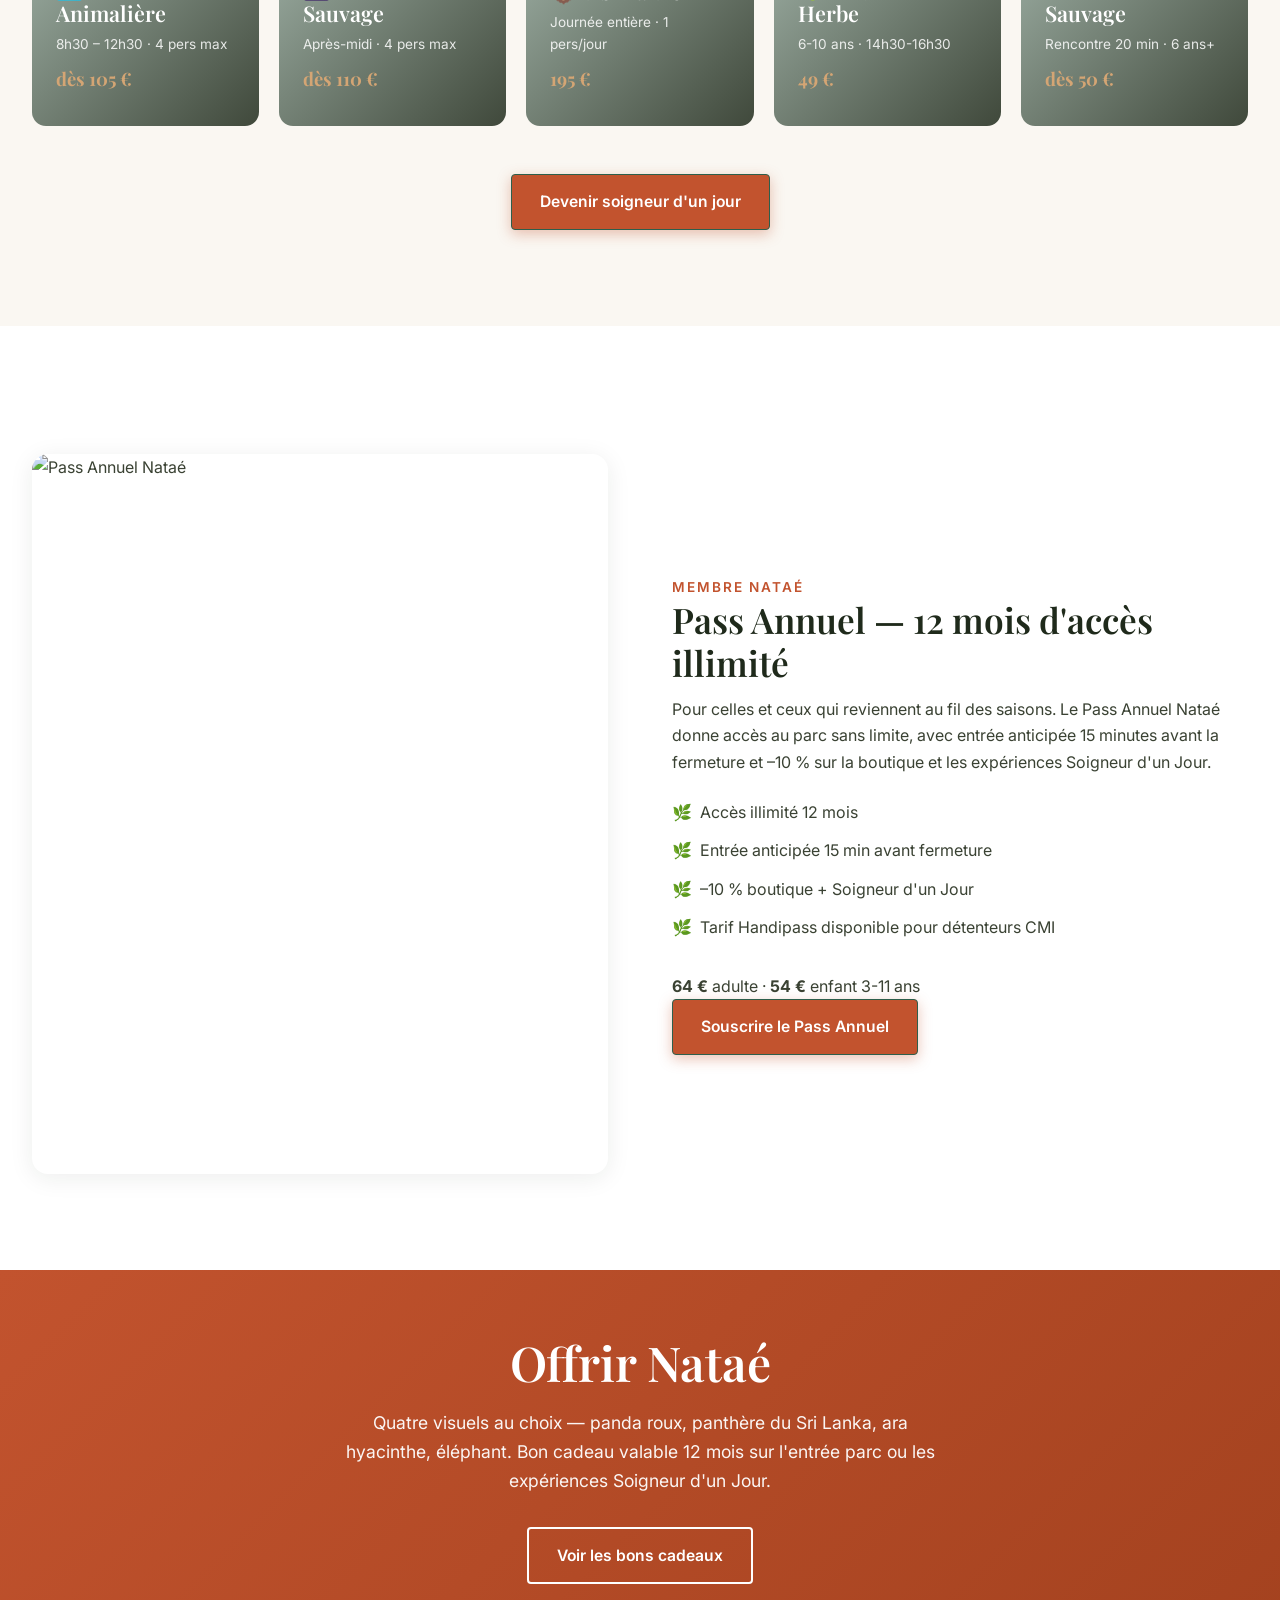
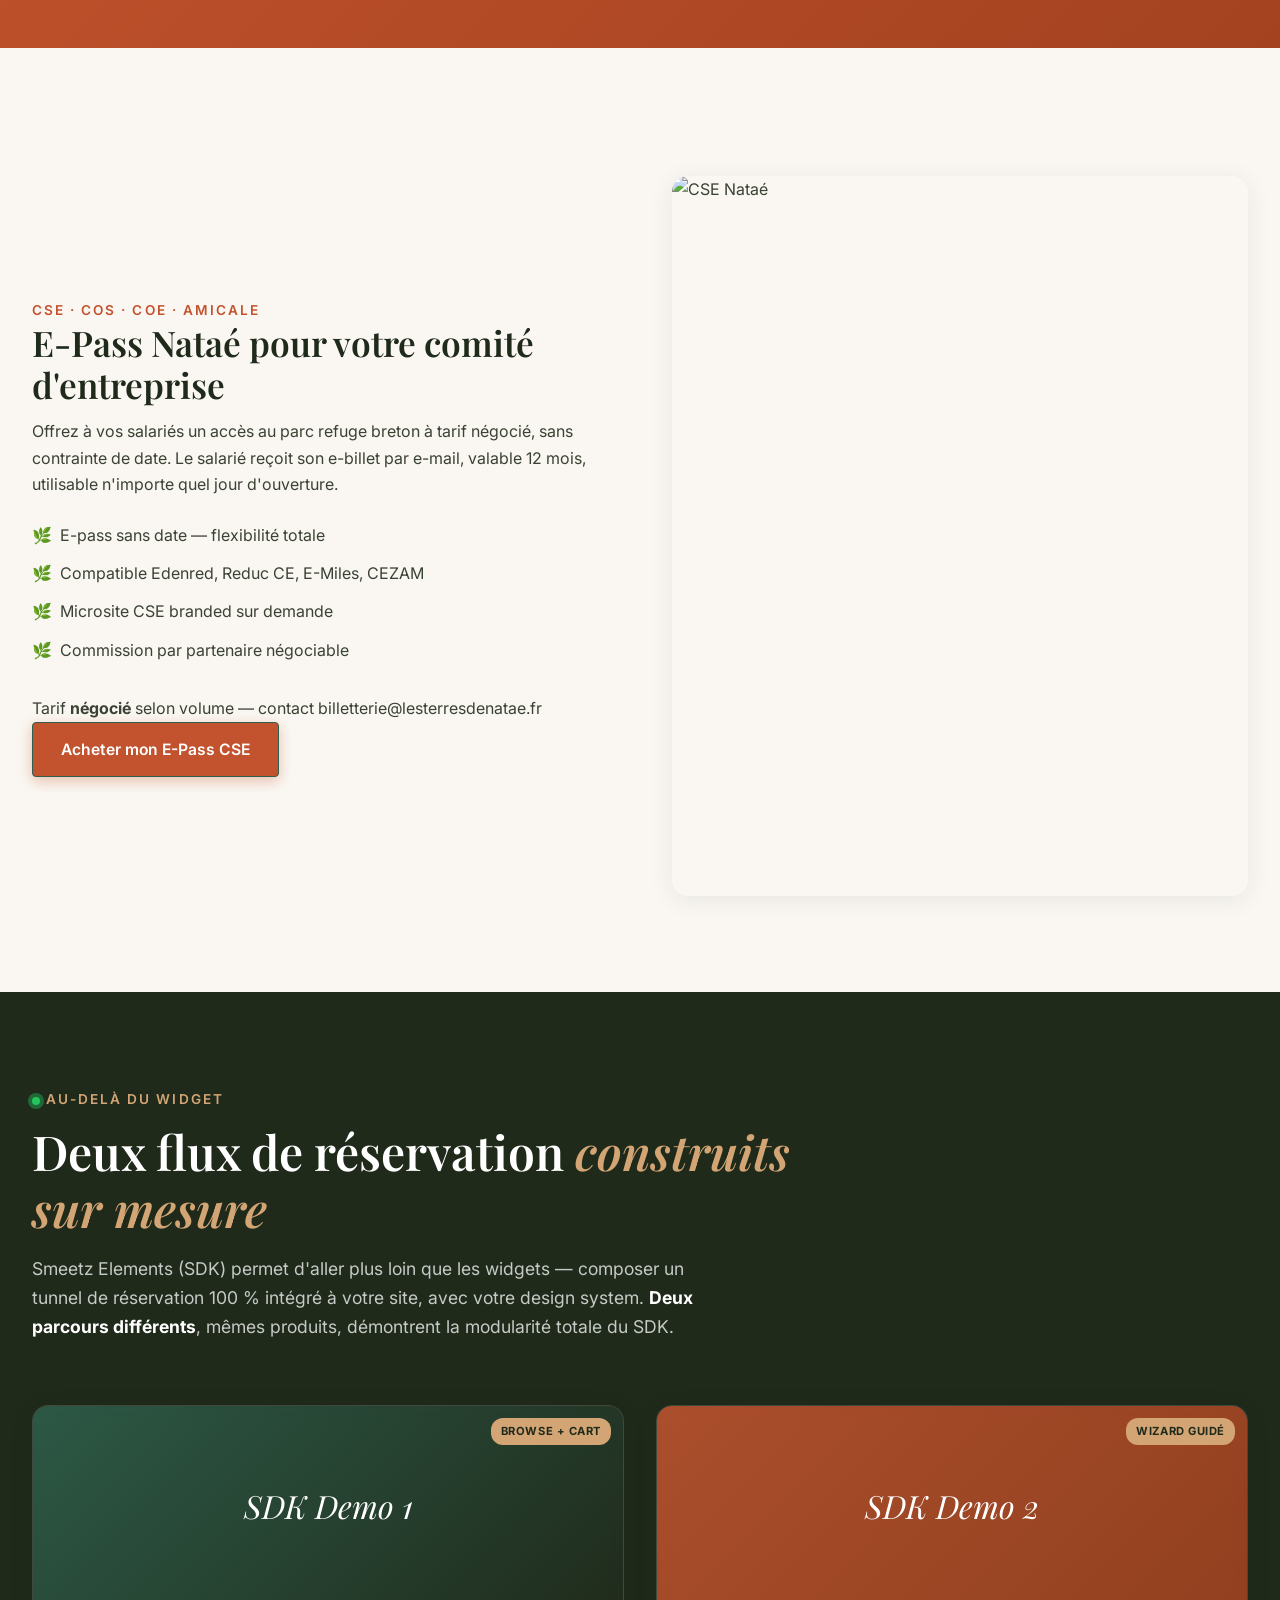
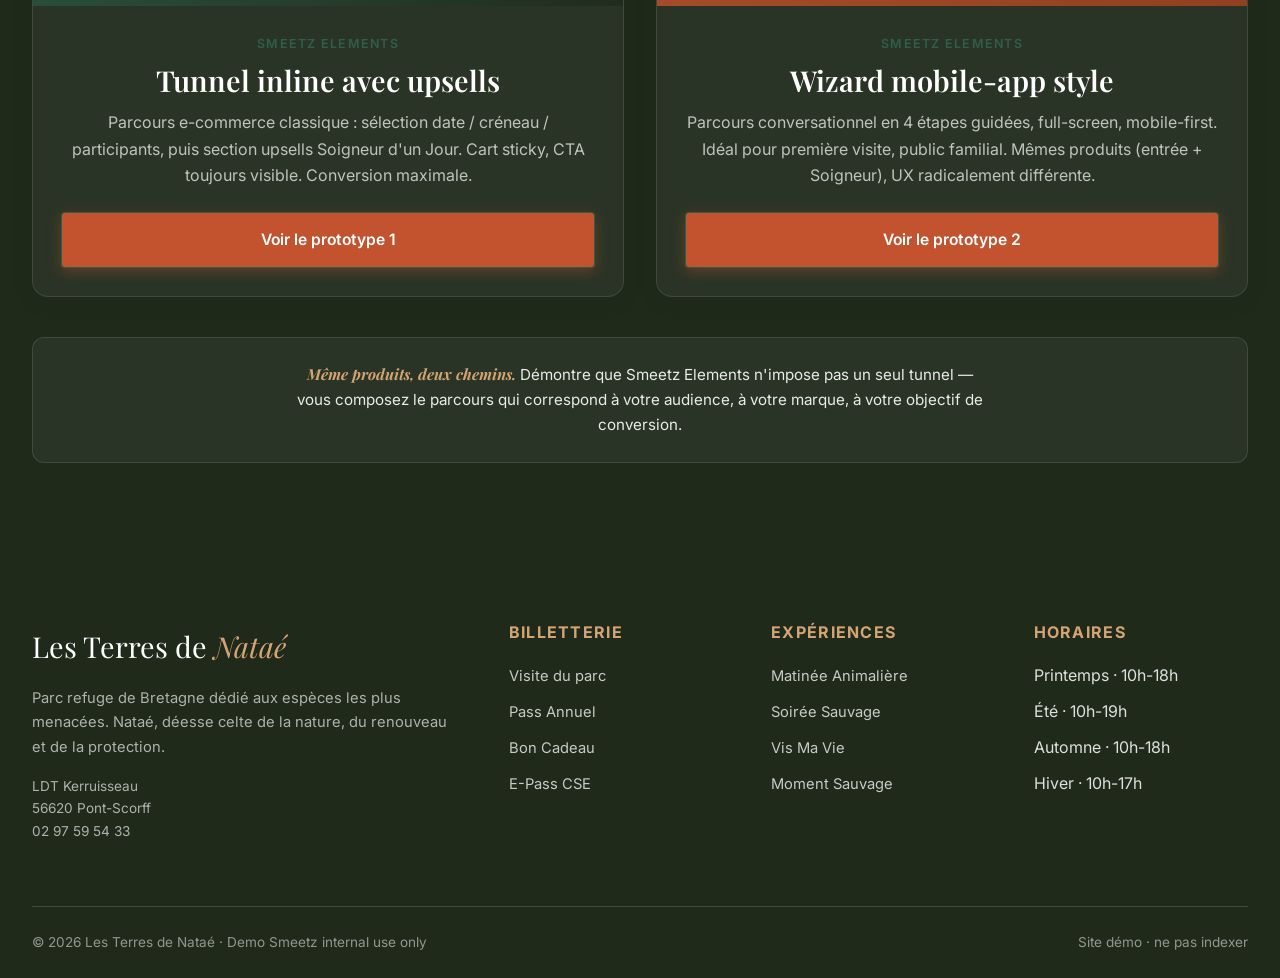
==== commit d2a6f568: "WOW update: hero slideshow + scroll reveals + photo marquee + counters | SDK1 with sticky CTA + Soig" ====
--- a/index.html
+++ b/index.html
@@ -39,8 +39,16 @@
   </nav>
 </div>
 
-<!-- Hero -->
+<!-- Hero with slideshow -->
 <section class="hero">
+  <div class="hero-slideshow">
+    <div class="hero-slide" style="background-image:url('https://www.lesterresdenatae.fr/wp-content/uploads/2022/05/Panda-roux_-Credit-photo-Phothony-1-1-scaled.jpg');"></div>
+    <div class="hero-slide" style="background-image:url('https://www.lesterresdenatae.fr/wp-content/uploads/2022/05/Panthere-du-Sri-Lanka_credit-Julien-Dujardin_2-1.jpg');"></div>
+    <div class="hero-slide" style="background-image:url('https://www.lesterresdenatae.fr/wp-content/uploads/2022/05/header-2-5.jpg');"></div>
+    <div class="hero-slide" style="background-image:url('https://www.lesterresdenatae.fr/wp-content/uploads/2022/05/header-2-6.jpg');"></div>
+  </div>
+  <div class="hero-overlay"></div>
+
   <div class="hero-content">
     <span class="hero-tagline">Parc refuge de Bretagne · Pont-Scorff</span>
     <h1>Le sanctuaire des <em>espèces menacées</em>.</h1>
@@ -58,25 +66,27 @@
       <a href="#experiences" class="btn-ghost">Découvrir les expériences</a>
     </div>
   </div>
-</section>
-
-<!-- Stats bar -->
+
+  <div class="scroll-indicator">Découvrir Nataé</div>
+</section>
+
+<!-- Stats bar with animated counters -->
 <section class="stats-bar">
   <div class="stats-grid">
-    <div class="stat-item">
-      <span class="number">120</span>
+    <div class="stat-item" data-reveal>
+      <span class="number" data-counter="120" data-suffix="">0</span>
       <span class="label">espèces hébergées</span>
     </div>
-    <div class="stat-item">
-      <span class="number">60 %</span>
+    <div class="stat-item" data-reveal style="--reveal-delay:0.1s">
+      <span class="number" data-counter="60" data-suffix=" %">0</span>
       <span class="label">espèces menacées</span>
     </div>
-    <div class="stat-item">
-      <span class="number">14 ha</span>
+    <div class="stat-item" data-reveal style="--reveal-delay:0.2s">
+      <span class="number" data-counter="14" data-suffix=" ha">0</span>
       <span class="label">de forêt-refuge</span>
     </div>
-    <div class="stat-item">
-      <span class="number">285k</span>
+    <div class="stat-item" data-reveal style="--reveal-delay:0.3s">
+      <span class="number" data-counter="285" data-suffix="k">0</span>
       <span class="label">visiteurs par an</span>
     </div>
   </div>
@@ -85,13 +95,13 @@
 <!-- ====== Billetterie ====== -->
 <section id="billetterie" class="product-section">
   <div class="section-inner">
-    <div class="section-header">
+    <div class="section-header" data-reveal>
       <span class="section-eyebrow">Billetterie</span>
       <h2>Une journée au cœur du parc refuge</h2>
       <p>Cinq heures de visite en moyenne, soigneurs présents sur le terrain, animations tout au long de la journée. Une entrée Nataé soutient directement la conservation des espèces les plus menacées.</p>
     </div>
 
-    <div class="product-grid">
+    <div class="product-grid stagger" data-reveal>
       <div class="product-card">
         <img class="card-image" src="https://www.lesterresdenatae.fr/wp-content/uploads/2022/05/Panda-roux_-Credit-photo-Phothony-1-1-scaled.jpg" alt="Pandas roux">
         <div class="card-body">
@@ -123,7 +133,7 @@
       </div>
     </div>
 
-    <div style="text-align:center; margin-top: 3rem;">
+    <div style="text-align:center; margin-top: 3rem;" data-reveal>
       <!-- 🎟️ SMEETZ: Entrée Parc Nataé (wid 5351) -->
       <a href="#" class="btn-primary"
          onclick="event.preventDefault(); _smtz('openwidget', 1 * new Date(), {
@@ -137,49 +147,87 @@
   </div>
 </section>
 
+<!-- ====== Photo marquee (les espèces du parc) ====== -->
+<section class="photo-marquee">
+  <div style="max-width:1280px; margin: 0 auto 3rem; padding: 0 2rem; text-align:center; position:relative; z-index:3;" data-reveal>
+    <span class="section-eyebrow" style="color: var(--accent);">Les 120 espèces protégées</span>
+    <h2 style="color:white; margin-top: 0.5rem;">Refuge breton pour la biodiversité menacée</h2>
+  </div>
+  <div class="marquee-track">
+    <div class="marquee-item">
+      <img src="https://www.lesterresdenatae.fr/wp-content/uploads/2022/05/Panda-roux_-Credit-photo-Phothony-1-1-scaled.jpg" alt="Panda roux">
+      <div class="caption">Panda Roux</div>
+    </div>
+    <div class="marquee-item">
+      <img src="https://www.lesterresdenatae.fr/wp-content/uploads/2022/05/Panthere-du-Sri-Lanka_credit-Julien-Dujardin_2-1.jpg" alt="Panthère du Sri Lanka">
+      <div class="caption">Panthère du Sri Lanka</div>
+    </div>
+    <div class="marquee-item">
+      <img src="https://www.lesterresdenatae.fr/wp-content/uploads/2022/05/header-2-6.jpg" alt="Éléphant d'Asie">
+      <div class="caption">Éléphant d'Asie</div>
+    </div>
+    <div class="marquee-item">
+      <img src="https://www.lesterresdenatae.fr/wp-content/uploads/2022/05/header-2-5.jpg" alt="Ara hyacinthe">
+      <div class="caption">Ara Hyacinthe</div>
+    </div>
+    <!-- duplicate for seamless loop -->
+    <div class="marquee-item">
+      <img src="https://www.lesterresdenatae.fr/wp-content/uploads/2022/05/Panda-roux_-Credit-photo-Phothony-1-1-scaled.jpg" alt="Panda roux">
+      <div class="caption">Panda Roux</div>
+    </div>
+    <div class="marquee-item">
+      <img src="https://www.lesterresdenatae.fr/wp-content/uploads/2022/05/Panthere-du-Sri-Lanka_credit-Julien-Dujardin_2-1.jpg" alt="Panthère du Sri Lanka">
+      <div class="caption">Panthère du Sri Lanka</div>
+    </div>
+    <div class="marquee-item">
+      <img src="https://www.lesterresdenatae.fr/wp-content/uploads/2022/05/header-2-6.jpg" alt="Éléphant d'Asie">
+      <div class="caption">Éléphant d'Asie</div>
+    </div>
+    <div class="marquee-item">
+      <img src="https://www.lesterresdenatae.fr/wp-content/uploads/2022/05/header-2-5.jpg" alt="Ara hyacinthe">
+      <div class="caption">Ara Hyacinthe</div>
+    </div>
+  </div>
+</section>
+
 <!-- ====== Soigneur d'un Jour ====== -->
-<section id="experiences" class="product-section alt-bg">
+<section id="experiences" class="product-section">
   <div class="section-inner">
-    <div class="section-header">
+    <div class="section-header" data-reveal>
       <span class="section-eyebrow">Expériences premium</span>
       <h2>Devenir soigneur le temps d'<em style="font-family:'Playfair Display'; font-style:italic; color:var(--primary);">une journée</em></h2>
       <p>Cinq formats au choix pour entrer dans le quotidien des soigneurs Nataé. Préparation des repas, observation animale, soins quotidiens — encadré par l'équipe du parc.</p>
     </div>
 
-    <div class="soigneur-grid">
-      <div class="soigneur-format">
-        <div class="icon">🌅</div>
-        <h4>Matinée Animalière</h4>
+    <div class="soigneur-grid stagger" data-reveal>
+      <div class="soigneur-format-rich" style="background-image:url('https://www.lesterresdenatae.fr/wp-content/uploads/2022/05/Panda-roux_-Credit-photo-Phothony-1-1-scaled.jpg');">
+        <h4>🌅 Matinée Animalière</h4>
         <div class="schedule">8h30 – 12h30 · 4 pers max</div>
         <div class="price">dès 105 €</div>
       </div>
-      <div class="soigneur-format">
-        <div class="icon">🌆</div>
-        <h4>Soirée Sauvage</h4>
+      <div class="soigneur-format-rich" style="background-image:url('https://www.lesterresdenatae.fr/wp-content/uploads/2022/05/Panthere-du-Sri-Lanka_credit-Julien-Dujardin_2-1.jpg');">
+        <h4>🌆 Soirée Sauvage</h4>
         <div class="schedule">Après-midi · 4 pers max</div>
         <div class="price">dès 110 €</div>
       </div>
-      <div class="soigneur-format">
-        <div class="icon">🦁</div>
-        <h4>Vis Ma Vie</h4>
+      <div class="soigneur-format-rich" style="background-image:url('https://www.lesterresdenatae.fr/wp-content/uploads/2022/05/header-2-6.jpg');">
+        <h4>🦁 Vis Ma Vie</h4>
         <div class="schedule">Journée entière · 1 pers/jour</div>
         <div class="price">195 €</div>
       </div>
-      <div class="soigneur-format">
-        <div class="icon">🌱</div>
-        <h4>Soigneur en Herbe</h4>
+      <div class="soigneur-format-rich" style="background-image:url('https://www.lesterresdenatae.fr/wp-content/uploads/2022/05/header-2-5.jpg');">
+        <h4>🌱 Soigneur en Herbe</h4>
         <div class="schedule">6-10 ans · 14h30-16h30</div>
         <div class="price">49 €</div>
       </div>
-      <div class="soigneur-format">
-        <div class="icon">👁️</div>
-        <h4>Moment Sauvage</h4>
+      <div class="soigneur-format-rich" style="background-image:url('https://www.lesterresdenatae.fr/wp-content/uploads/2022/05/Panda-roux_-Credit-photo-Phothony-1-1-scaled.jpg');">
+        <h4>👁️ Moment Sauvage</h4>
         <div class="schedule">Rencontre 20 min · 6 ans+</div>
         <div class="price">dès 50 €</div>
       </div>
     </div>
 
-    <div style="text-align:center;">
+    <div style="text-align:center; margin-top: 3rem;" data-reveal>
       <!-- 🎟️ SMEETZ: Soigneur d'un Jour (wid 5352) -->
       <a href="#" class="btn-primary"
          onclick="event.preventDefault(); _smtz('openwidget', 1 * new Date(), {
@@ -195,11 +243,11 @@
 </section>
 
 <!-- ====== Pass Annuel ====== -->
-<section id="pass-annuel" class="product-section">
+<section id="pass-annuel" class="product-section alt-bg">
   <div class="section-inner">
     <div class="featured-product">
-      <img src="https://www.lesterresdenatae.fr/wp-content/uploads/2022/05/Panda-roux_-Credit-photo-Phothony-1-1-scaled.jpg" alt="Pass Annuel Nataé">
-      <div class="featured-content">
+      <img data-reveal="left" src="https://www.lesterresdenatae.fr/wp-content/uploads/2022/05/Panda-roux_-Credit-photo-Phothony-1-1-scaled.jpg" alt="Pass Annuel Nataé">
+      <div class="featured-content" data-reveal="right">
         <span class="section-eyebrow">Membre Nataé</span>
         <h3>Pass Annuel — 12 mois d'accès illimité</h3>
         <p>Pour celles et ceux qui reviennent au fil des saisons. Le Pass Annuel Nataé donne accès au parc sans limite, avec entrée anticipée 15 minutes avant la fermeture et –10 % sur la boutique et les expériences Soigneur d'un Jour.</p>
@@ -225,18 +273,18 @@
 </section>
 
 <!-- ====== Bon Cadeau teaser ====== -->
-<section class="cta-band">
+<section class="cta-band" data-reveal>
   <h2>Offrir Nataé</h2>
   <p>Quatre visuels au choix — panda roux, panthère du Sri Lanka, ara hyacinthe, éléphant. Bon cadeau valable 12 mois sur l'entrée parc ou les expériences Soigneur d'un Jour.</p>
   <a href="bon-cadeau.html" class="btn-ghost" style="border-color:white;color:white;">Voir les bons cadeaux</a>
 </section>
 
 <!-- ====== CSE / Entreprises ====== -->
-<section id="cse" class="product-section alt-bg">
+<section id="cse" class="product-section">
   <div class="section-inner">
     <div class="featured-product reverse">
-      <img src="https://www.lesterresdenatae.fr/wp-content/uploads/2022/05/Panthere-du-Sri-Lanka_credit-Julien-Dujardin_2-1.jpg" alt="CSE Nataé">
-      <div class="featured-content">
+      <img data-reveal="right" src="https://www.lesterresdenatae.fr/wp-content/uploads/2022/05/Panthere-du-Sri-Lanka_credit-Julien-Dujardin_2-1.jpg" alt="CSE Nataé">
+      <div class="featured-content" data-reveal="left">
         <span class="section-eyebrow">CSE · COS · COE · Amicale</span>
         <h3>E-Pass Nataé pour votre comité d'entreprise</h3>
         <p>Offrez à vos salariés un accès au parc refuge breton à tarif négocié, sans contrainte de date. Le salarié reçoit son e-billet par e-mail, valable 12 mois, utilisable n'importe quel jour d'ouverture.</p>
@@ -261,34 +309,40 @@
   </div>
 </section>
 
-<!-- ====== SDK Prototypes teaser ====== -->
-<section class="product-section">
+<!-- ====== SDK Prototypes ====== -->
+<section class="product-section dark-bg">
   <div class="section-inner">
-    <div class="section-header">
-      <span class="section-eyebrow">Au-delà du widget</span>
-      <h2>Deux flux de réservation <em style="font-family:'Playfair Display'; font-style:italic; color:var(--primary);">construits sur mesure</em></h2>
-      <p>Smeetz Elements (SDK) permet d'aller plus loin que les widgets standard — composer un tunnel de réservation 100 % intégré à votre site, avec votre design system. Découvrez deux prototypes brandés Nataé.</p>
-    </div>
-
-    <div class="product-grid">
+    <div class="section-header" data-reveal>
+      <span class="section-eyebrow"><span class="pulse-dot"></span>Au-delà du widget</span>
+      <h2>Deux flux de réservation <em style="font-family:'Playfair Display'; font-style:italic; color:var(--accent);">construits sur mesure</em></h2>
+      <p>Smeetz Elements (SDK) permet d'aller plus loin que les widgets — composer un tunnel de réservation 100 % intégré à votre site, avec votre design system. <strong style="color:white;">Deux parcours différents</strong>, mêmes produits, démontrent la modularité totale du SDK.</p>
+    </div>
+
+    <div class="product-grid stagger" data-reveal>
       <div class="product-card" style="text-align:center;">
-        <div style="height:180px; background: linear-gradient(135deg, var(--secondary), var(--secondary-dark)); display:flex; align-items:center; justify-content:center; color:white; font-family:'Playfair Display'; font-size:2rem; font-style:italic;">SDK Demo 1</div>
+        <div style="height:200px; background-image: linear-gradient(135deg, rgba(45,95,76,0.85), rgba(31,42,27,0.85)), url('https://www.lesterresdenatae.fr/wp-content/uploads/2022/05/Panda-roux_-Credit-photo-Phothony-1-1-scaled.jpg'); background-size:cover; background-position:center; display:flex; align-items:center; justify-content:center; color:white; font-family:'Playfair Display'; font-size:2rem; font-style:italic; position:relative;">SDK Demo 1<span style="position:absolute; top:12px; right:12px; background:var(--accent); color:var(--text-dark); padding:4px 10px; border-radius:12px; font-size:0.7rem; font-family:Inter; font-style:normal; font-weight:700; letter-spacing:0.05em; text-transform:uppercase;">Browse + Cart</span></div>
         <div class="card-body">
           <span class="card-tag">Smeetz Elements</span>
-          <h3>Flux inline immersif</h3>
-          <p>Tunnel de réservation directement embarqué dans la page, sans lightbox. Idéal pour l'entrée parc.</p>
+          <h3>Tunnel inline avec upsells</h3>
+          <p>Parcours e-commerce classique : sélection date / créneau / participants, puis section upsells Soigneur d'un Jour. Cart sticky, CTA toujours visible. Conversion maximale.</p>
           <a href="prototype-1.html" class="btn-primary btn-block">Voir le prototype 1</a>
         </div>
       </div>
       <div class="product-card" style="text-align:center;">
-        <div style="height:180px; background: linear-gradient(135deg, var(--primary), var(--primary-dark)); display:flex; align-items:center; justify-content:center; color:white; font-family:'Playfair Display'; font-size:2rem; font-style:italic;">SDK Demo 2</div>
+        <div style="height:200px; background-image: linear-gradient(135deg, rgba(194,83,46,0.85), rgba(164,66,31,0.85)), url('https://www.lesterresdenatae.fr/wp-content/uploads/2022/05/Panthere-du-Sri-Lanka_credit-Julien-Dujardin_2-1.jpg'); background-size:cover; background-position:center; display:flex; align-items:center; justify-content:center; color:white; font-family:'Playfair Display'; font-size:2rem; font-style:italic; position:relative;">SDK Demo 2<span style="position:absolute; top:12px; right:12px; background:var(--accent); color:var(--text-dark); padding:4px 10px; border-radius:12px; font-size:0.7rem; font-family:Inter; font-style:normal; font-weight:700; letter-spacing:0.05em; text-transform:uppercase;">Wizard guidé</span></div>
         <div class="card-body">
           <span class="card-tag">Smeetz Elements</span>
-          <h3>Flux multi-étapes guidé</h3>
-          <p>Booking flow avancé en plusieurs étapes pour les expériences Soigneur d'un Jour ou les bons cadeaux.</p>
+          <h3>Wizard mobile-app style</h3>
+          <p>Parcours conversationnel en 4 étapes guidées, full-screen, mobile-first. Idéal pour première visite, public familial. Mêmes produits (entrée + Soigneur), UX radicalement différente.</p>
           <a href="prototype-2.html" class="btn-primary btn-block">Voir le prototype 2</a>
         </div>
       </div>
+    </div>
+
+    <div style="text-align:center; margin-top: 2.5rem; padding: 1.5rem; background: rgba(255,255,255,0.05); border-radius: 12px; border: 1px solid rgba(255,255,255,0.1);" data-reveal>
+      <p style="color: rgba(255,255,255,0.9); margin:0; max-width:700px; margin-inline:auto; font-size:0.95rem;">
+        <strong style="color:var(--accent); font-family:'Playfair Display'; font-style:italic;">Même produits, deux chemins.</strong> Démontre que Smeetz Elements n'impose pas un seul tunnel — vous composez le parcours qui correspond à votre audience, à votre marque, à votre objectif de conversion.
+      </p>
     </div>
   </div>
 </section>
@@ -337,5 +391,48 @@
 
 <div class="demo-banner">🎬 DEMO SMEETZ</div>
 
+<!-- Scroll reveal + counter animation -->
+<script>
+// IntersectionObserver for scroll reveals
+const revealEls = document.querySelectorAll('[data-reveal]');
+const io = new IntersectionObserver((entries) => {
+  entries.forEach(entry => {
+    if (entry.isIntersecting) {
+      entry.target.classList.add('is-visible');
+      io.unobserve(entry.target);
+    }
+  });
+}, { threshold: 0.12, rootMargin: '0px 0px -60px 0px' });
+revealEls.forEach(el => io.observe(el));
+
+// Animated counters
+const counters = document.querySelectorAll('[data-counter]');
+const counterIO = new IntersectionObserver((entries) => {
+  entries.forEach(entry => {
+    if (!entry.isIntersecting) return;
+    const el = entry.target;
+    const target = parseInt(el.dataset.counter, 10);
+    const suffix = el.dataset.suffix || '';
+    const duration = 1600;
+    const start = performance.now();
+    const animate = (now) => {
+      const progress = Math.min((now - start) / duration, 1);
+      const eased = 1 - Math.pow(1 - progress, 3);
+      const value = Math.floor(eased * target);
+      el.textContent = value + suffix;
+      if (progress < 1) {
+        requestAnimationFrame(animate);
+      } else {
+        el.textContent = target + suffix;
+        el.parentElement.classList.add('counted');
+      }
+    };
+    requestAnimationFrame(animate);
+    counterIO.unobserve(el);
+  });
+}, { threshold: 0.5 });
+counters.forEach(c => counterIO.observe(c));
+</script>
+
 </body>
 </html>
--- a/assets/style.css
+++ b/assets/style.css
@@ -737,6 +737,304 @@
   box-shadow: var(--shadow-hover);
 }
 
+/* ============== Hero Slideshow ============== */
+.hero {
+  position: relative;
+  overflow: hidden;
+  background: var(--text-dark);
+}
+.hero-slideshow {
+  position: absolute;
+  inset: 0;
+  z-index: 0;
+}
+.hero-slide {
+  position: absolute;
+  inset: 0;
+  background-size: cover;
+  background-position: center;
+  opacity: 0;
+  animation: heroFadeKenBurns 32s infinite cubic-bezier(0.4, 0, 0.2, 1);
+  will-change: opacity, transform;
+}
+.hero-slide:nth-child(1) { animation-delay: 0s; }
+.hero-slide:nth-child(2) { animation-delay: 8s; }
+.hero-slide:nth-child(3) { animation-delay: 16s; }
+.hero-slide:nth-child(4) { animation-delay: 24s; }
+
+@keyframes heroFadeKenBurns {
+  0%   { opacity: 0; transform: scale(1.05); }
+  3%   { opacity: 1; }
+  22%  { opacity: 1; transform: scale(1.15); }
+  25%  { opacity: 0; }
+  100% { opacity: 0; transform: scale(1); }
+}
+
+.hero-overlay {
+  position: absolute;
+  inset: 0;
+  background: linear-gradient(135deg, rgba(31, 42, 27, 0.65), rgba(45, 95, 76, 0.55));
+  z-index: 1;
+}
+
+.hero-content { position: relative; z-index: 2; }
+
+/* Floating scroll indicator */
+.scroll-indicator {
+  position: absolute;
+  bottom: 32px;
+  left: 50%;
+  transform: translateX(-50%);
+  z-index: 2;
+  color: rgba(255, 255, 255, 0.8);
+  font-size: 0.75rem;
+  letter-spacing: 0.15em;
+  text-transform: uppercase;
+  font-weight: 500;
+  text-align: center;
+  animation: bounceUpDown 2.5s infinite ease-in-out;
+}
+.scroll-indicator::after {
+  content: '';
+  display: block;
+  width: 1px;
+  height: 32px;
+  background: linear-gradient(transparent, white);
+  margin: 12px auto 0;
+}
+@keyframes bounceUpDown {
+  0%, 100% { transform: translate(-50%, 0); opacity: 0.7; }
+  50% { transform: translate(-50%, 8px); opacity: 1; }
+}
+
+/* Hero text staggered fade-in */
+.hero-tagline,
+.hero h1,
+.hero p.lead,
+.hero-cta-group {
+  opacity: 0;
+  animation: heroFadeUp 0.9s 0.2s forwards cubic-bezier(0.2, 0.8, 0.2, 1);
+}
+.hero h1 { animation-delay: 0.4s; }
+.hero p.lead { animation-delay: 0.6s; }
+.hero-cta-group { animation-delay: 0.8s; }
+
+@keyframes heroFadeUp {
+  from { opacity: 0; transform: translateY(28px); }
+  to { opacity: 1; transform: translateY(0); }
+}
+
+/* ============== Scroll Reveal ============== */
+[data-reveal] {
+  opacity: 0;
+  transform: translateY(40px);
+  transition: opacity 0.8s cubic-bezier(0.2, 0.8, 0.2, 1),
+              transform 0.8s cubic-bezier(0.2, 0.8, 0.2, 1);
+  transition-delay: var(--reveal-delay, 0s);
+}
+[data-reveal].is-visible {
+  opacity: 1;
+  transform: translateY(0);
+}
+
+[data-reveal="left"] { transform: translateX(-40px); }
+[data-reveal="left"].is-visible { transform: translateX(0); }
+
+[data-reveal="right"] { transform: translateX(40px); }
+[data-reveal="right"].is-visible { transform: translateX(0); }
+
+[data-reveal="scale"] { transform: scale(0.93); }
+[data-reveal="scale"].is-visible { transform: scale(1); }
+
+/* Stagger children */
+.stagger > * { opacity: 0; transform: translateY(28px); transition: opacity 0.7s, transform 0.7s; }
+.stagger.is-visible > *:nth-child(1) { opacity: 1; transform: none; transition-delay: 0s; }
+.stagger.is-visible > *:nth-child(2) { opacity: 1; transform: none; transition-delay: 0.08s; }
+.stagger.is-visible > *:nth-child(3) { opacity: 1; transform: none; transition-delay: 0.16s; }
+.stagger.is-visible > *:nth-child(4) { opacity: 1; transform: none; transition-delay: 0.24s; }
+.stagger.is-visible > *:nth-child(5) { opacity: 1; transform: none; transition-delay: 0.32s; }
+.stagger.is-visible > *:nth-child(6) { opacity: 1; transform: none; transition-delay: 0.40s; }
+
+/* ============== Animated counter ============== */
+.stat-item .number {
+  display: inline-block;
+  transition: transform 0.4s;
+}
+.stat-item.counted .number { animation: numberPop 0.6s ease; }
+@keyframes numberPop {
+  0% { transform: scale(0.7); }
+  60% { transform: scale(1.15); }
+  100% { transform: scale(1); }
+}
+
+/* ============== Photo gallery (marquee) ============== */
+.photo-marquee {
+  overflow: hidden;
+  position: relative;
+  padding: 4rem 0;
+  background: var(--text-dark);
+}
+.photo-marquee::before,
+.photo-marquee::after {
+  content: '';
+  position: absolute;
+  top: 0;
+  bottom: 0;
+  width: 120px;
+  z-index: 2;
+  pointer-events: none;
+}
+.photo-marquee::before {
+  left: 0;
+  background: linear-gradient(to right, var(--text-dark), transparent);
+}
+.photo-marquee::after {
+  right: 0;
+  background: linear-gradient(to left, var(--text-dark), transparent);
+}
+.marquee-track {
+  display: flex;
+  gap: 1.5rem;
+  animation: marquee 36s linear infinite;
+  width: max-content;
+}
+.marquee-item {
+  flex-shrink: 0;
+  width: 360px;
+  aspect-ratio: 4 / 3;
+  border-radius: 16px;
+  overflow: hidden;
+  position: relative;
+}
+.marquee-item img {
+  width: 100%;
+  height: 100%;
+  object-fit: cover;
+  transition: transform 0.6s;
+}
+.marquee-item:hover img { transform: scale(1.08); }
+.marquee-item .caption {
+  position: absolute;
+  bottom: 0;
+  left: 0;
+  right: 0;
+  padding: 1rem 1.25rem;
+  background: linear-gradient(transparent, rgba(0, 0, 0, 0.85));
+  color: white;
+  font-family: 'Playfair Display', serif;
+  font-style: italic;
+  font-size: 1.1rem;
+}
+@keyframes marquee {
+  from { transform: translateX(0); }
+  to   { transform: translateX(-50%); }
+}
+
+/* ============== Floating decorative elements ============== */
+.float-deco {
+  position: absolute;
+  font-size: 2rem;
+  opacity: 0.18;
+  animation: floatDeco 14s infinite ease-in-out;
+  pointer-events: none;
+  z-index: 1;
+}
+.float-deco:nth-child(odd) { animation-duration: 18s; }
+@keyframes floatDeco {
+  0%, 100% { transform: translate(0, 0) rotate(0deg); }
+  25% { transform: translate(20px, -30px) rotate(8deg); }
+  50% { transform: translate(-15px, -40px) rotate(-6deg); }
+  75% { transform: translate(-25px, -20px) rotate(4deg); }
+}
+
+/* ============== Section transitions with bg blend ============== */
+section.product-section.dark-bg {
+  background: var(--text-dark);
+  color: rgba(255, 255, 255, 0.92);
+}
+section.product-section.dark-bg h2,
+section.product-section.dark-bg h3 { color: white; }
+section.product-section.dark-bg .section-eyebrow { color: var(--accent); }
+section.product-section.dark-bg p { color: rgba(255, 255, 255, 0.75); }
+section.product-section.dark-bg .product-card {
+  background: rgba(255, 255, 255, 0.05);
+  border: 1px solid rgba(255, 255, 255, 0.1);
+  backdrop-filter: blur(8px);
+}
+section.product-section.dark-bg .product-card p { color: rgba(255, 255, 255, 0.7); }
+section.product-section.dark-bg .product-card h3 { color: white; }
+
+/* ============== Pulse / shimmer for "live" indicators ============== */
+.pulse-dot {
+  display: inline-block;
+  width: 8px;
+  height: 8px;
+  background: #22C55E;
+  border-radius: 50%;
+  position: relative;
+  margin-right: 6px;
+  vertical-align: middle;
+}
+.pulse-dot::before {
+  content: '';
+  position: absolute;
+  inset: -4px;
+  border-radius: 50%;
+  background: rgba(34, 197, 94, 0.4);
+  animation: pulseRing 2s infinite ease-out;
+}
+@keyframes pulseRing {
+  0% { transform: scale(0.7); opacity: 1; }
+  100% { transform: scale(2); opacity: 0; }
+}
+
+/* ============== Soigneur card with image bg ============== */
+.soigneur-format-rich {
+  position: relative;
+  padding: 2rem 1.5rem;
+  border-radius: 14px;
+  overflow: hidden;
+  color: white;
+  min-height: 240px;
+  display: flex;
+  flex-direction: column;
+  justify-content: flex-end;
+  cursor: pointer;
+  transition: transform 0.4s;
+  background-size: cover;
+  background-position: center;
+}
+.soigneur-format-rich::before {
+  content: '';
+  position: absolute;
+  inset: 0;
+  background: linear-gradient(135deg, rgba(45, 95, 76, 0.4), rgba(31, 42, 27, 0.85));
+  z-index: 1;
+  transition: background 0.3s;
+}
+.soigneur-format-rich:hover { transform: translateY(-6px); }
+.soigneur-format-rich:hover::before {
+  background: linear-gradient(135deg, rgba(194, 83, 46, 0.3), rgba(31, 42, 27, 0.75));
+}
+.soigneur-format-rich > * { position: relative; z-index: 2; }
+.soigneur-format-rich h4 {
+  font-family: 'Playfair Display', serif;
+  font-size: 1.35rem;
+  margin-bottom: 0.4rem;
+  color: white;
+}
+.soigneur-format-rich .schedule {
+  font-size: 0.85rem;
+  opacity: 0.85;
+  margin-bottom: 0.5rem;
+}
+.soigneur-format-rich .price {
+  color: var(--accent);
+  font-weight: 700;
+  font-size: 1.15rem;
+  font-family: 'Playfair Display', serif;
+}
+
 /* ============== Responsive ============== */
 @media (max-width: 768px) {
   .nav-links { display: none; }
